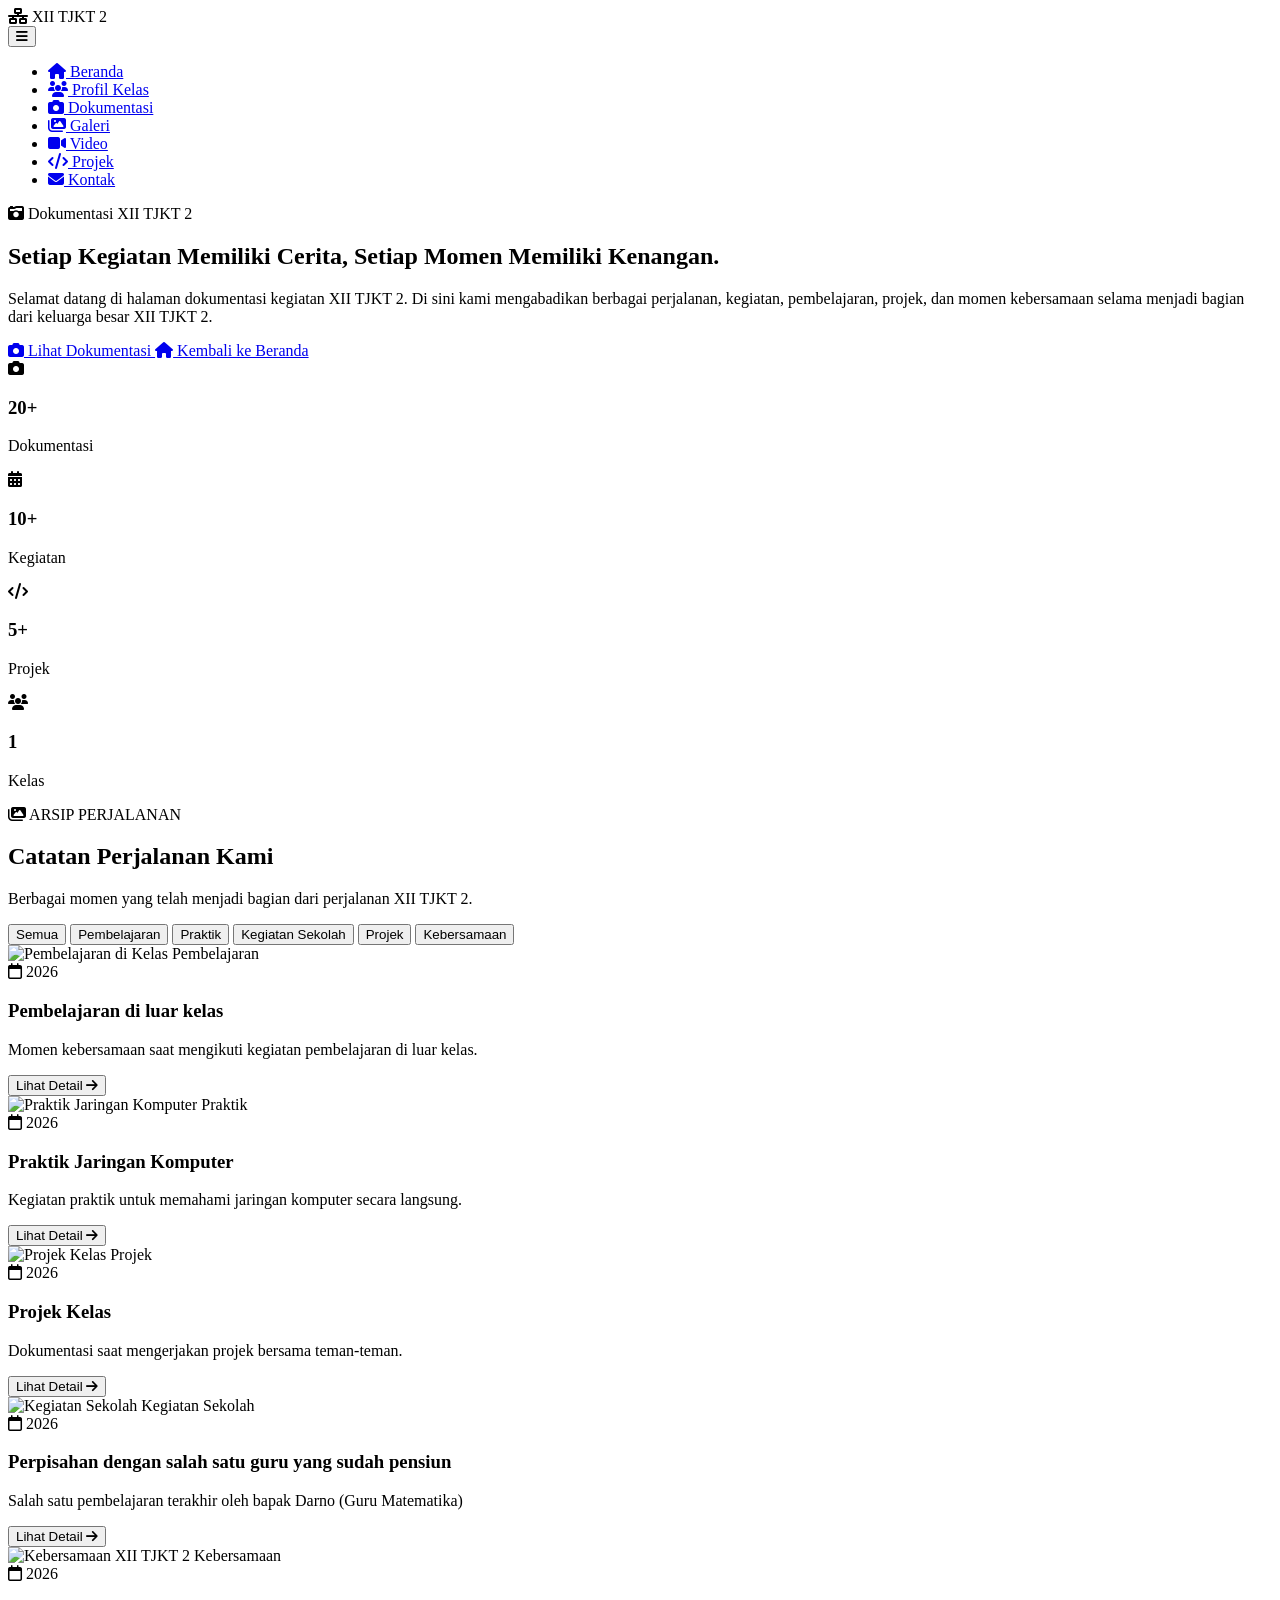
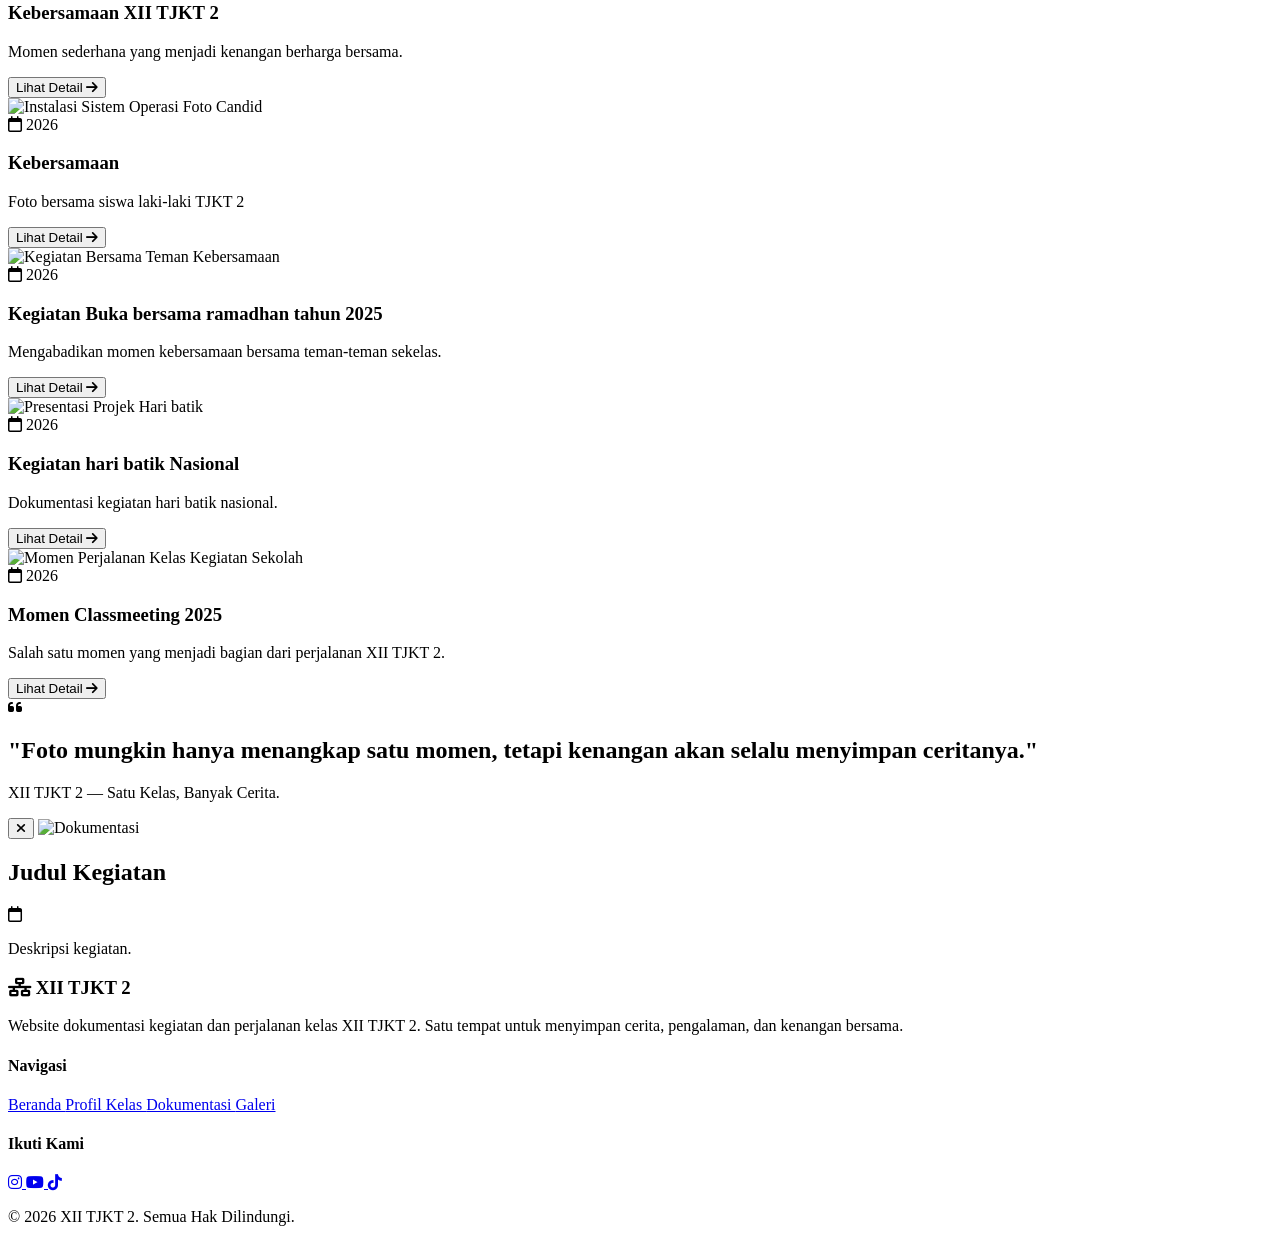
==== dokumentasi.html @ 49b68360 "Add files via upload" ====
<!DOCTYPE html>
<html lang="id">
<head>
    <meta charset="UTF-8">
    <meta name="viewport" content="width=device-width, initial-scale=1.0">

    <title>Dokumentasi Kegiatan XII TJKT 2</title>

    <!-- CSS UTAMA -->
    <link rel="stylesheet" href="../css/style.css">

    <!-- FONT AWESOME -->
    <link rel="stylesheet" 
          href="https://cdnjs.cloudflare.com/ajax/libs/font-awesome/6.5.2/css/all.min.css">
</head>

<body>

    <!-- =========================
         NAVBAR
    ========================== -->
    <header class="header">

        <nav class="navbar">

            <div class="logo">
                <i class="fa-solid fa-network-wired"></i>
                <span>XII TJKT 2</span>
            </div>

            <button class="menu-toggle" id="menuToggle">
                <i class="fa-solid fa-bars"></i>
            </button>

            <ul class="nav-menu" id="navMenu">

                <li>
                    <a href="index.html">
                        <i class="fa-solid fa-house"></i>
                        Beranda
                    </a>
                </li>

                <li>
                    <a href="profil.html">
                        <i class="fa-solid fa-users"></i>
                        Profil Kelas
                    </a>
                </li>

                <li>
                    <a href="dokumentasi.html" class="active">
                        <i class="fa-solid fa-camera"></i>
                        Dokumentasi
                    </a>
                </li>

                <li>
                    <a href="galeri.html">
                        <i class="fa-solid fa-images"></i>
                        Galeri
                    </a>
                </li>

                <li>
                    <a href="video.html">
                        <i class="fa-solid fa-video"></i>
                        Video
                    </a>
                </li>

                <li>
                    <a href="projek.html">
                        <i class="fa-solid fa-code"></i>
                        Projek
                    </a>
                </li>

                <li>
                    <a href="kontak.html">
                        <i class="fa-solid fa-envelope"></i>
                        Kontak
                    </a>
                </li>

            </ul>

        </nav>

    </header>


    <!-- =========================
         HERO
    ========================== -->
    <section class="documentation-hero">

        <div class="container">

            <div class="hero-content">

                <span class="hero-label">
                    <i class="fa-solid fa-camera-retro"></i>
                    Dokumentasi XII TJKT 2
                </span>

                <h1>
                    Setiap Kegiatan Memiliki Cerita,
                    <span>Setiap Momen Memiliki Kenangan.</span>
                </h1>

                <p>
                    Selamat datang di halaman dokumentasi kegiatan
                    XII TJKT 2. Di sini kami mengabadikan berbagai
                    perjalanan, kegiatan, pembelajaran, projek,
                    dan momen kebersamaan selama menjadi bagian
                    dari keluarga besar XII TJKT 2.
                </p>

                <div class="hero-buttons">

                    <a href="#dokumentasi" class="btn btn-primary">
                        <i class="fa-solid fa-camera"></i>
                        Lihat Dokumentasi
                    </a>

                    <a href="index.html" class="btn btn-secondary">
                        <i class="fa-solid fa-house"></i>
                        Kembali ke Beranda
                    </a>

                </div>

            </div>

        </div>

    </section>


    <!-- =========================
         STATISTIK
    ========================== -->
    <section class="documentation-stats">

        <div class="container">

            <div class="stats-grid">

                <div class="stat-card">
                    <i class="fa-solid fa-camera"></i>
                    <h3>20+</h3>
                    <p>Dokumentasi</p>
                </div>

                <div class="stat-card">
                    <i class="fa-solid fa-calendar-days"></i>
                    <h3>10+</h3>
                    <p>Kegiatan</p>
                </div>

                <div class="stat-card">
                    <i class="fa-solid fa-code"></i>
                    <h3>5+</h3>
                    <p>Projek</p>
                </div>

                <div class="stat-card">
                    <i class="fa-solid fa-users"></i>
                    <h3>1</h3>
                    <p>Kelas</p>
                </div>

            </div>

        </div>

    </section>


    <!-- =========================
         DOKUMENTASI
    ========================== -->
    <section class="documentation-section" id="dokumentasi">

        <div class="container">

            <div class="section-title">

                <span>
                    <i class="fa-solid fa-images"></i>
                    ARSIP PERJALANAN
                </span>

                <h2>
                    Catatan Perjalanan Kami
                </h2>

                <p>
                    Berbagai momen yang telah menjadi bagian
                    dari perjalanan XII TJKT 2.
                </p>

            </div>


            <!-- FILTER -->
            <div class="documentation-filter">

                <button class="filter-btn active" data-filter="all">
                    Semua
                </button>

                <button class="filter-btn" data-filter="pembelajaran">
                    Pembelajaran
                </button>

                <button class="filter-btn" data-filter="praktik">
                    Praktik
                </button>

                <button class="filter-btn" data-filter="sekolah">
                    Kegiatan Sekolah
                </button>

                <button class="filter-btn" data-filter="projek">
                    Projek
                </button>

                <button class="filter-btn" data-filter="kebersamaan">
                    Kebersamaan
                </button>

            </div>


            <!-- GRID DOKUMENTASI -->
            <div class="documentation-grid">


                <!-- KARTU 1 -->
                <article class="documentation-card"
                         data-category="pembelajaran">

                    <div class="documentation-image">

                        <img src="../css/images/foto-kelas.jpeg"
                             alt="Pembelajaran di Kelas">

                        <span class="documentation-category">
                            Pembelajaran
                        </span>

                    </div>

                    <div class="documentation-content">

                        <div class="documentation-date">
                            <i class="fa-regular fa-calendar"></i>
                            2026
                        </div>

                        <h3>
                            Pembelajaran di luar kelas
                        </h3>

                        <p>
                            Momen kebersamaan saat mengikuti
                            kegiatan pembelajaran di luar kelas.
                        </p>

                        <button class="detail-btn"
                                onclick="openModal(
                                '../css/images/foto-kelas.jpeg',
                                'Pembelajaran di Kelas',
                                'Pembelajaran',
                                '2026',
                                'Momen kebersamaan XII TJKT 2 saat mengikuti kegiatan pembelajaran di kelas.'
                                )">

                            Lihat Detail
                            <i class="fa-solid fa-arrow-right"></i>

                        </button>

                    </div>

                </article>


                <!-- KARTU 2 -->
                <article class="documentation-card"
                         data-category="praktik">

                    <div class="documentation-image">

                        <img src="../css/images/kegiatan1.jpeg"
                             alt="Praktik Jaringan Komputer">

                        <span class="documentation-category">
                            Praktik
                        </span>

                    </div>

                    <div class="documentation-content">

                        <div class="documentation-date">
                            <i class="fa-regular fa-calendar"></i>
                            2026
                        </div>

                        <h3>
                            Praktik Jaringan Komputer
                        </h3>

                        <p>
                            Kegiatan praktik untuk memahami
                            jaringan komputer secara langsung.
                        </p>

                        <button class="detail-btn"
                                onclick="openModal(
                                '../css/images/kegiatan1.jpeg',
                                'Praktik Jaringan Komputer',
                                'Praktik',
                                '2026',
                                'Kegiatan praktik jaringan komputer yang dilakukan bersama untuk meningkatkan keterampilan peserta didik.'
                                )">

                            Lihat Detail
                            <i class="fa-solid fa-arrow-right"></i>

                        </button>

                    </div>

                </article>


                <!-- KARTU 3 -->
                <article class="documentation-card"
                         data-category="projek">

                    <div class="documentation-image">

                        <img src="../css/images/kegiatan2.jpeg"
                             alt="Projek Kelas">

                        <span class="documentation-category">
                            Projek
                        </span>

                    </div>

                    <div class="documentation-content">

                        <div class="documentation-date">
                            <i class="fa-regular fa-calendar"></i>
                            2026
                        </div>

                        <h3>
                            Projek Kelas
                        </h3>

                        <p>
                            Dokumentasi saat mengerjakan
                            projek bersama teman-teman.
                        </p>

                        <button class="detail-btn"
                                onclick="openModal(
                                '../css/images/kegiatan2.jpeg',
                                'Projek Kelas',
                                'Projek',
                                '2026',
                                'Momen ketika XII TJKT 2 bekerja sama dalam mengembangkan dan menyelesaikan projek kelas.'
                                )">

                            Lihat Detail
                            <i class="fa-solid fa-arrow-right"></i>

                        </button>

                    </div>

                </article>


                <!-- KARTU 4 -->
                <article class="documentation-card"
                         data-category="sekolah">

                    <div class="documentation-image">

                        <img src="../css/images/kegiatan3.jpeg"
                             alt="Kegiatan Sekolah">

                        <span class="documentation-category">
                            Kegiatan Sekolah
                        </span>

                    </div>

                    <div class="documentation-content">

                        <div class="documentation-date">
                            <i class="fa-regular fa-calendar"></i>
                            2026
                        </div>

                        <h3>
                            Perpisahan dengan salah satu guru yang sudah pensiun
                        </h3>

                        <p>
                            Salah satu pembelajaran terakhir oleh bapak Darno (Guru Matematika)
                        </p>

                        <button class="detail-btn"
                                onclick="openModal(
                                '../css/images/kegiatan3.jpeg',
                                'Kegiatan Sekolah',
                                'Kegiatan Sekolah',
                                '2026',
                                'Dokumentasi kegiatan sekolah yang menjadi bagian dari perjalanan XII TJKT 2.'
                                )">

                            Lihat Detail
                            <i class="fa-solid fa-arrow-right"></i>

                        </button>

                    </div>

                </article>


                <!-- KARTU 5 -->
                <article class="documentation-card"
                         data-category="kebersamaan">

                    <div class="documentation-image">

                        <img src="../css/images/kegiatan4.jpeg"
                             alt="Kebersamaan XII TJKT 2">

                        <span class="documentation-category">
                            Kebersamaan
                        </span>

                    </div>

                    <div class="documentation-content">

                        <div class="documentation-date">
                            <i class="fa-regular fa-calendar"></i>
                            2026
                        </div>

                        <h3>
                            Kebersamaan XII TJKT 2
                        </h3>

                        <p>
                            Momen sederhana yang menjadi
                            kenangan berharga bersama.
                        </p>

                        <button class="detail-btn"
                                onclick="openModal(
                                '../css/images/kegiatan4.jpeg',
                                'Kebersamaan XII TJKT 2',
                                'Kebersamaan',
                                '2026',
                                'Momen kebersamaan yang mempererat hubungan dan menjadi kenangan berharga bagi XII TJKT 2.'
                                )">

                            Lihat Detail
                            <i class="fa-solid fa-arrow-right"></i>

                        </button>

                    </div>

                </article>


                <!-- KARTU 6 -->
                <article class="documentation-card"
                         data-category="praktik">

                    <div class="documentation-image">

                        <img src="../css/images/kegiatan5.jpeg"
                             alt="Instalasi Sistem Operasi">

                        <span class="documentation-category">
                            Foto Candid
                        </span>

                    </div>

                    <div class="documentation-content">

                        <div class="documentation-date">
                            <i class="fa-regular fa-calendar"></i>
                            2026
                        </div>

                        <h3>
                            Kebersamaan
                        </h3>

                        <p>
                            Foto bersama siswa laki-laki TJKT 2 
                        </p>

                        <button class="detail-btn"
                                onclick="openModal(
                                '../css/images/kegiatan5.jpeg',
                                'Instalasi Sistem Operasi',
                                'Praktik',
                                '2026',
                                'Kegiatan praktik instalasi sistem operasi sebagai bagian dari pembelajaran teknologi informasi.'
                                )">

                            Lihat Detail
                            <i class="fa-solid fa-arrow-right"></i>

                        </button>

                    </div>

                </article>


                <!-- KARTU 7 -->
                <article class="documentation-card"
                         data-category="kebersamaan">

                    <div class="documentation-image">

                        <img src="../css/images/kegiatan6.jpeg"
                             alt="Kegiatan Bersama Teman">

                        <span class="documentation-category">
                            Kebersamaan
                        </span>

                    </div>

                    <div class="documentation-content">

                        <div class="documentation-date">
                            <i class="fa-regular fa-calendar"></i>
                            2026
                        </div>

                        <h3>
                            Kegiatan Buka bersama ramadhan tahun 2025
                        </h3>

                        <p>
                            Mengabadikan momen kebersamaan
                            bersama teman-teman sekelas.
                        </p>

                        <button class="detail-btn"
                                onclick="openModal(
                                '../css/images/kegiatan6.jpeg',
                                'Kegiatan Bersama Teman',
                                'Kebersamaan',
                                '2026',
                                'Momen kebersamaan bersama teman-teman XII TJKT 2 yang menjadi bagian dari perjalanan kelas.'
                                )">

                            Lihat Detail
                            <i class="fa-solid fa-arrow-right"></i>

                        </button>

                    </div>

                </article>


                <!-- KARTU 8 -->
                <article class="documentation-card"
                         data-category="projek">

                    <div class="documentation-image">

                        <img src="../css/images/kegiatan7.jpeg"
                             alt="Presentasi Projek">

                        <span class="documentation-category">
                           Hari batik 
                        </span>

                    </div>

                    <div class="documentation-content">

                        <div class="documentation-date">
                            <i class="fa-regular fa-calendar"></i>
                            2026
                        </div>

                        <h3>
                            Kegiatan hari batik Nasional
                        </h3>

                        <p>
                            Dokumentasi kegiatan hari batik nasional.
                        </p>

                        <button class="detail-btn"
                                onclick="openModal(
                                '../css/images/kegiatan7.jpeg',
                                'Presentasi Projek',
                                'Projek',
                                '2026',
                                'Momen presentasi hasil projek sebagai bentuk kerja sama dan kreativitas peserta didik.'
                                )">

                            Lihat Detail
                            <i class="fa-solid fa-arrow-right"></i>

                        </button>

                    </div>

                </article>


                <!-- KARTU 9 -->
                <article class="documentation-card"
                         data-category="sekolah">

                    <div class="documentation-image">

                        <img src="../css/images/kegiatan8.jpeg"
                             alt="Momen Perjalanan Kelas">

                        <span class="documentation-category">
                            Kegiatan Sekolah
                        </span>

                    </div>

                    <div class="documentation-content">

                        <div class="documentation-date">
                            <i class="fa-regular fa-calendar"></i>
                            2026
                        </div>

                        <h3>
                            Momen Classmeeting 2025
                        </h3>

                        <p>
                            Salah satu momen yang menjadi
                            bagian dari perjalanan XII TJKT 2.
                        </p>

                        <button class="detail-btn"
                                onclick="openModal(
                                '../css/images/kegiatan8.jpeg',
                                'Momen Perjalanan Kelas',
                                'Kegiatan Sekolah',
                                '2026',
                                'Dokumentasi perjalanan XII TJKT 2 yang akan selalu menjadi bagian dari cerita dan kenangan bersama.'
                                )">

                            Lihat Detail
                            <i class="fa-solid fa-arrow-right"></i>

                        </button>

                    </div>

                </article>


            </div>

        </div>

    </section>


    <!-- =========================
         QUOTE
    ========================== -->
    <section class="documentation-quote">

        <div class="container">

            <div class="quote-content">

                <i class="fa-solid fa-quote-left"></i>

                <h2>
                    "Foto mungkin hanya menangkap satu momen,
                    tetapi kenangan akan selalu menyimpan ceritanya."
                </h2>

                <p>
                    XII TJKT 2 — Satu Kelas, Banyak Cerita.
                </p>

            </div>

        </div>

    </section>


    <!-- =========================
         MODAL
    ========================== -->
    <div class="documentation-modal" id="documentationModal">

        <div class="modal-content">

            <button class="modal-close" onclick="closeModal()">
                <i class="fa-solid fa-xmark"></i>
            </button>

            <img id="modalImage"
                 src=""
                 alt="Dokumentasi">

            <div class="modal-info">

                <span id="modalCategory"></span>

                <h2 id="modalTitle">
                    Judul Kegiatan
                </h2>

                <p class="modal-date">
                    <i class="fa-regular fa-calendar"></i>
                    <span id="modalDate"></span>
                </p>

                <p id="modalDescription">
                    Deskripsi kegiatan.
                </p>

            </div>

        </div>

    </div>


    <!-- =========================
         FOOTER
    ========================== -->
    <footer class="footer">

        <div class="container">

            <div class="footer-content">

                <div class="footer-about">

                    <h3>
                        <i class="fa-solid fa-network-wired"></i>
                        XII TJKT 2
                    </h3>

                    <p>
                        Website dokumentasi kegiatan dan perjalanan
                        kelas XII TJKT 2. Satu tempat untuk menyimpan
                        cerita, pengalaman, dan kenangan bersama.
                    </p>

                </div>


                <div class="footer-links">

                    <h4>
                        Navigasi
                    </h4>

                    <a href="index.html">
                        Beranda
                    </a>

                    <a href="profil.html">
                        Profil Kelas
                    </a>

                    <a href="dokumentasi.html">
                        Dokumentasi
                    </a>

                    <a href="galeri.html">
                        Galeri
                    </a>

                </div>


                <div class="footer-social">

                    <h4>
                        Ikuti Kami
                    </h4>

                    <div class="social-icons">

                        <a href="#" aria-label="Instagram">
                            <i class="fa-brands fa-instagram"></i>
                        </a>

                        <a href="#" aria-label="YouTube">
                            <i class="fa-brands fa-youtube"></i>
                        </a>

                        <a href="#" aria-label="TikTok">
                            <i class="fa-brands fa-tiktok"></i>
                        </a>

                    </div>

                </div>

            </div>


            <div class="footer-bottom">

                <p>
                    &copy; 2026 XII TJKT 2.
                    Semua Hak Dilindungi.
                </p>

            </div>

        </div>

    </footer>


    <!-- JAVASCRIPT UTAMA -->
    <script src="../js/script.js"></script>


    <!-- JAVASCRIPT KHUSUS DOKUMENTASI -->
    <script>

        /* =========================
           FILTER DOKUMENTASI
        ========================== */

        const filterButtons =
            document.querySelectorAll(".filter-btn");

        const documentationCards =
            document.querySelectorAll(".documentation-card");


        filterButtons.forEach(button => {

            button.addEventListener("click", () => {

                filterButtons.forEach(btn => {
                    btn.classList.remove("active");
                });

                button.classList.add("active");

                const filter =
                    button.getAttribute("data-filter");


                documentationCards.forEach(card => {

                    const category =
                        card.getAttribute("data-category");


                    if (
                        filter === "all" ||
                        category === filter
                    ) {

                        card.style.display = "block";

                        setTimeout(() => {
                            card.style.opacity = "1";
                            card.style.transform =
                                "translateY(0)";
                        }, 50);

                    } else {

                        card.style.opacity = "0";
                        card.style.transform =
                            "translateY(20px)";

                        setTimeout(() => {
                            card.style.display = "none";
                        }, 300);

                    }

                });

            });

        });


        /* =========================
           MODAL DETAIL
        ========================== */

        function openModal(
            image,
            title,
            category,
            date,
            description
        ) {

            const modal =
                document.getElementById(
                    "documentationModal"
                );

            document.getElementById(
                "modalImage"
            ).src = image;

            document.getElementById(
                "modalTitle"
            ).textContent = title;

            document.getElementById(
                "modalCategory"
            ).textContent = category;

            document.getElementById(
                "modalDate"
            ).textContent = date;

            document.getElementById(
                "modalDescription"
            ).textContent = description;


            modal.classList.add("show");

            document.body.style.overflow = "hidden";

        }


        function closeModal() {

            const modal =
                document.getElementById(
                    "documentationModal"
                );

            modal.classList.remove("show");

            document.body.style.overflow = "";

        }


        /* Tutup modal ketika klik di luar */

        document.getElementById(
            "documentationModal"
        ).addEventListener(
            "click",
            function(event) {

                if (
                    event.target === this
                ) {

                    closeModal();

                }

            }
        );


        /* Tutup modal dengan tombol Escape */

        document.addEventListener(
            "keydown",
            function(event) {

                if (
                    event.key === "Escape"
                ) {

                    closeModal();

                }

            }
        );


        /* =========================
           MENU MOBILE
        ========================== */

        const menuToggle =
            document.getElementById(
                "menuToggle"
            );

        const navMenu =
            document.getElementById(
                "navMenu"
            );


        if (menuToggle) {

            menuToggle.addEventListener(
                "click",
                function() {

                    navMenu.classList.toggle(
                        "active"
                    );

                }
            );

        }

    </script>

</body>
</html>
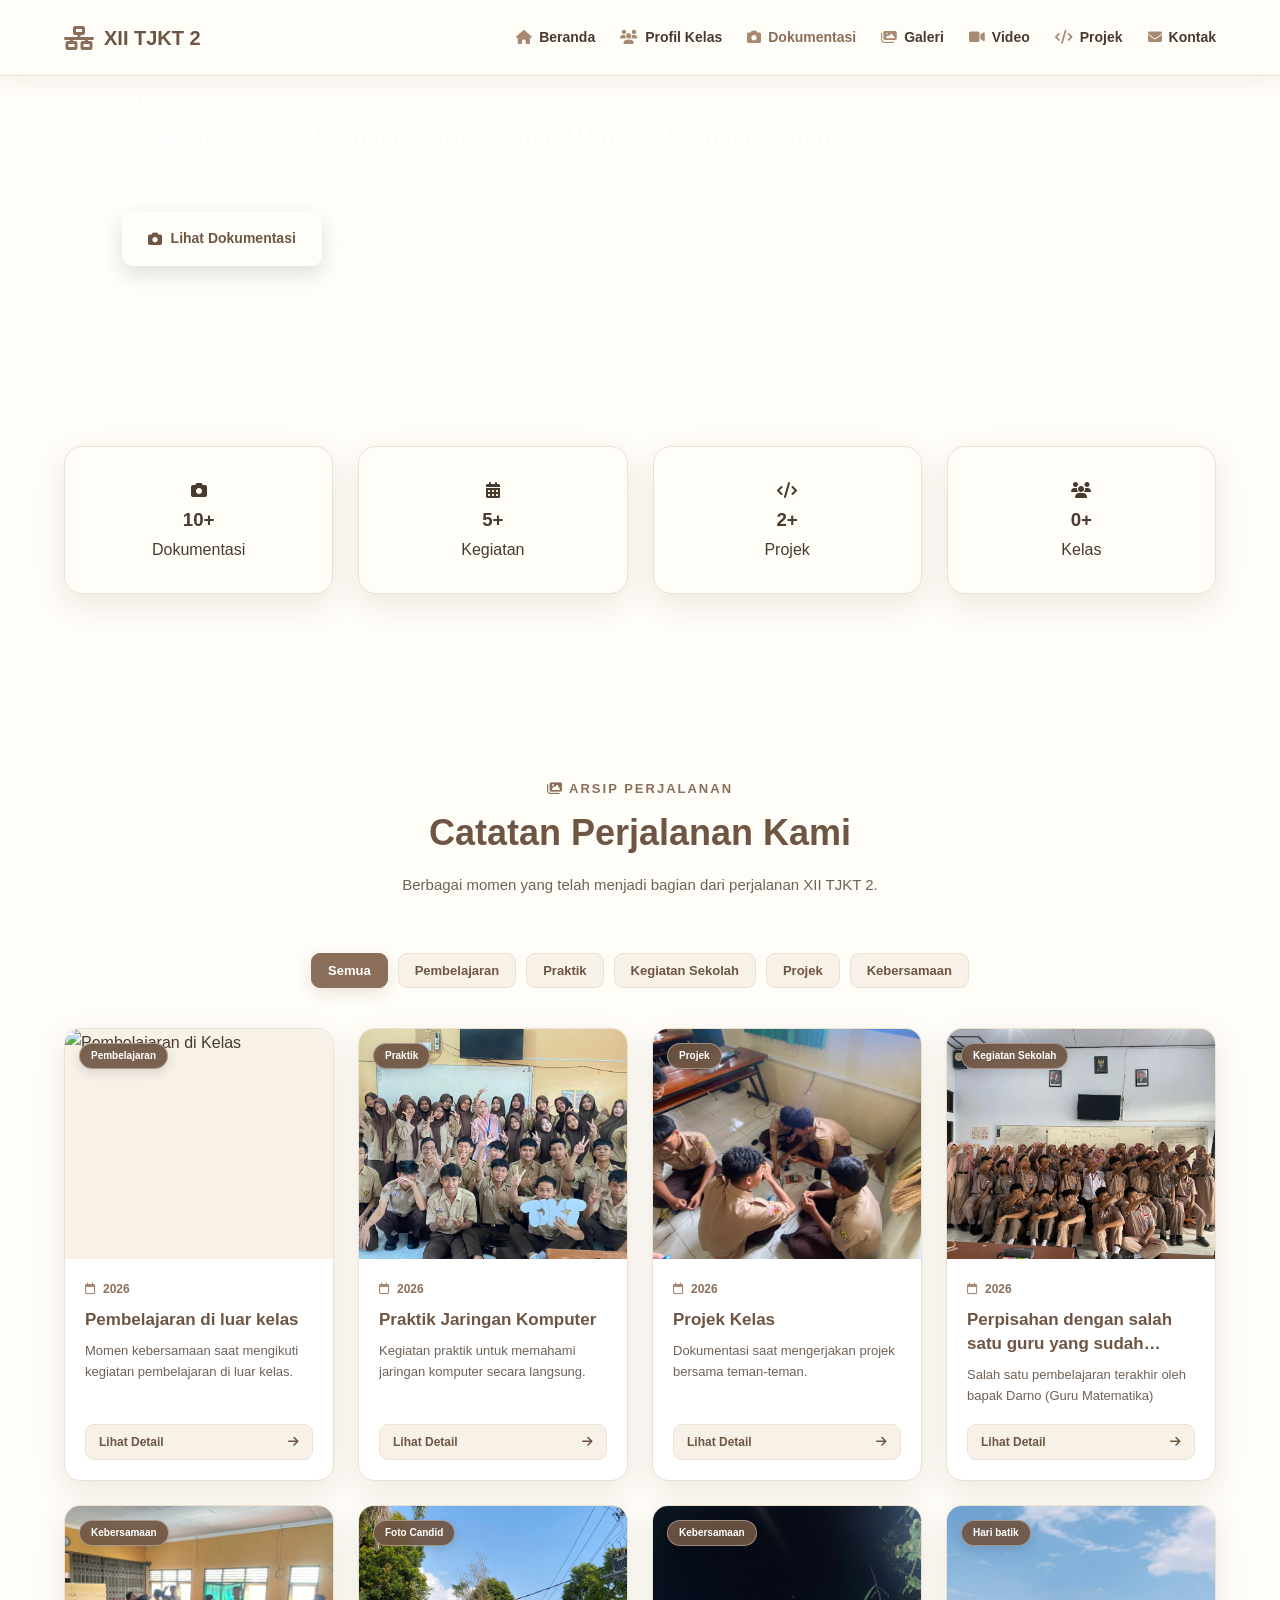
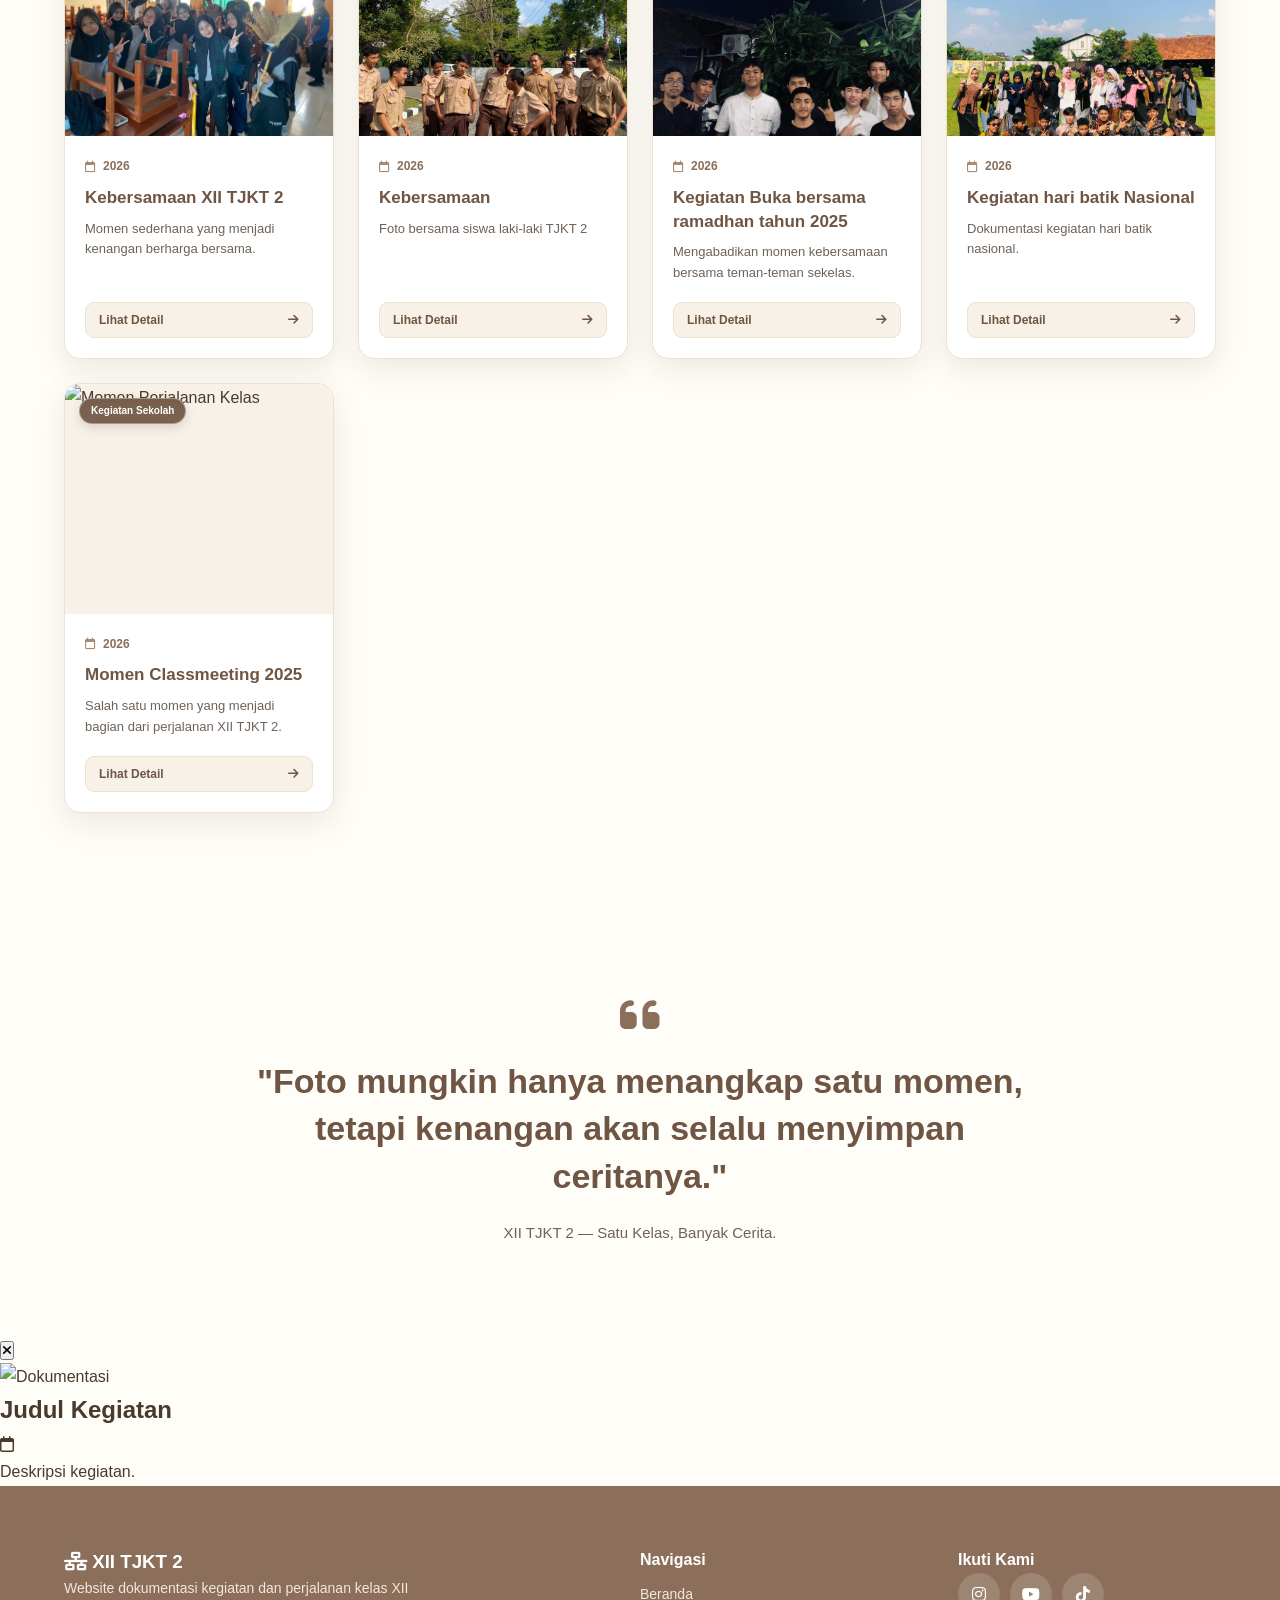
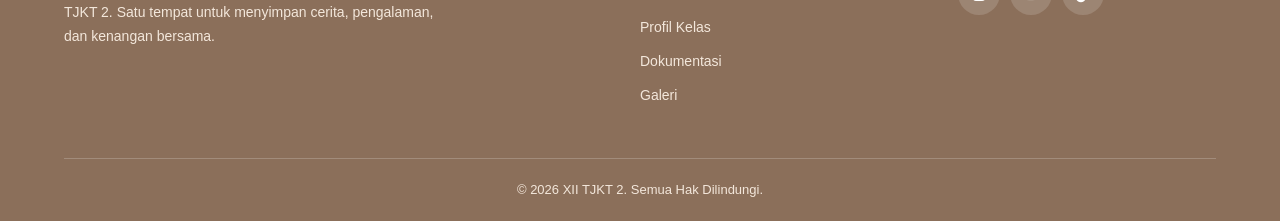
==== commit 4c1d672c: "Add files via upload" ====
--- a/dokumentasi.html
+++ b/dokumentasi.html
@@ -7,7 +7,7 @@
     <title>Dokumentasi Kegiatan XII TJKT 2</title>
 
     <!-- CSS UTAMA -->
-    <link rel="stylesheet" href="../css/style.css">
+    <link rel="stylesheet" href="style.css">
 
     <!-- FONT AWESOME -->
     <link rel="stylesheet" 
@@ -294,7 +294,7 @@
 
                     <div class="documentation-image">
 
-                        <img src="../css/images/kegiatan1.jpeg"
+                        <img src="kegiatan1.jpeg"
                              alt="Praktik Jaringan Komputer">
 
                         <span class="documentation-category">
@@ -344,7 +344,7 @@
 
                     <div class="documentation-image">
 
-                        <img src="../css/images/kegiatan2.jpeg"
+                        <img src="kegiatan2.jpeg"
                              alt="Projek Kelas">
 
                         <span class="documentation-category">
@@ -394,7 +394,7 @@
 
                     <div class="documentation-image">
 
-                        <img src="../css/images/kegiatan3.jpeg"
+                        <img src="kegiatan3.jpeg"
                              alt="Kegiatan Sekolah">
 
                         <span class="documentation-category">
@@ -443,7 +443,7 @@
 
                     <div class="documentation-image">
 
-                        <img src="../css/images/kegiatan4.jpeg"
+                        <img src="kegiatan4.jpeg"
                              alt="Kebersamaan XII TJKT 2">
 
                         <span class="documentation-category">
@@ -493,7 +493,7 @@
 
                     <div class="documentation-image">
 
-                        <img src="../css/images/kegiatan5.jpeg"
+                        <img src="kegiatan5.jpeg"
                              alt="Instalasi Sistem Operasi">
 
                         <span class="documentation-category">
@@ -542,7 +542,7 @@
 
                     <div class="documentation-image">
 
-                        <img src="../css/images/kegiatan6.jpeg"
+                        <img src="kegiatan6.jpeg"
                              alt="Kegiatan Bersama Teman">
 
                         <span class="documentation-category">
@@ -592,7 +592,7 @@
 
                     <div class="documentation-image">
 
-                        <img src="../css/images/kegiatan7.jpeg"
+                        <img src="kegiatan7.jpeg"
                              alt="Presentasi Projek">
 
                         <span class="documentation-category">
@@ -641,7 +641,7 @@
 
                     <div class="documentation-image">
 
-                        <img src="../css/images/kegiatan8.jpeg"
+                        <img src="kegiatan.jpeg"
                              alt="Momen Perjalanan Kelas">
 
                         <span class="documentation-category">
@@ -850,7 +850,7 @@
 
 
     <!-- JAVASCRIPT UTAMA -->
-    <script src="../js/script.js"></script>
+    <script src="script.js"></script>
 
 
     <!-- JAVASCRIPT KHUSUS DOKUMENTASI -->
--- a/style.css
+++ b/style.css
@@ -0,0 +1,1561 @@
+/* =====================================================
+   WEBSITE DOKUMENTASI KEGIATAN XII TJKT 2
+   TEMA: SOFT BROWN & TISSUE WHITE
+===================================================== */
+
+/* =====================================================
+   1. VARIABEL WARNA
+===================================================== */
+
+:root {
+    --brown-dark: #6f5543;
+    --brown: #8b6f5a;
+    --brown-light: #a88972;
+    --brown-soft: #c4aa93;
+
+    --tissue-white: #fffdf8;
+    --cream: #f7f1e8;
+    --cream-dark: #ede1d2;
+
+    --text-dark: #4a3a2e;
+    --text: #6f6258;
+    --white: #ffffff;
+
+    --shadow: 0 10px 30px rgba(111, 85, 67, 0.12);
+    --shadow-hover: 0 18px 40px rgba(111, 85, 67, 0.18);
+
+    --radius: 18px;
+}
+
+
+/* =====================================================
+   2. RESET
+===================================================== */
+
+* {
+    margin: 0;
+    padding: 0;
+    box-sizing: border-box;
+}
+
+html {
+    scroll-behavior: smooth;
+}
+
+body {
+    font-family: Arial, Helvetica, sans-serif;
+    background: var(--tissue-white);
+    color: var(--text-dark);
+    line-height: 1.7;
+}
+
+a {
+    color: inherit;
+    text-decoration: none;
+}
+
+img {
+    width: 100%;
+    display: block;
+}
+
+button {
+    font-family: inherit;
+}
+
+ul {
+    list-style: none;
+}
+
+
+/* =====================================================
+   3. CONTAINER
+===================================================== */
+
+.container {
+    width: 90%;
+    max-width: 1200px;
+    margin: 0 auto;
+}
+
+
+/* =====================================================
+   4. NAVBAR
+===================================================== */
+
+.header {
+    position: fixed;
+    top: 0;
+    left: 0;
+
+    width: 100%;
+
+    z-index: 1000;
+
+    background: rgba(255, 253, 248, 0.96);
+
+    border-bottom: 1px solid var(--cream-dark);
+
+    box-shadow: 0 5px 20px rgba(111, 85, 67, 0.08);
+
+    backdrop-filter: blur(10px);
+}
+
+.navbar {
+    width: 90%;
+    max-width: 1200px;
+
+    height: 75px;
+
+    margin: auto;
+
+    display: flex;
+
+    align-items: center;
+
+    justify-content: space-between;
+}
+
+
+/* LOGO */
+
+.logo {
+    display: flex;
+
+    align-items: center;
+
+    gap: 10px;
+
+    color: var(--brown-dark);
+
+    font-size: 20px;
+
+    font-weight: bold;
+}
+
+.logo i {
+    color: var(--brown);
+
+    font-size: 24px;
+}
+
+
+/* MENU */
+
+.nav-menu {
+    display: flex;
+
+    align-items: center;
+
+    gap: 25px;
+}
+
+.nav-menu li a {
+    display: flex;
+
+    align-items: center;
+
+    gap: 7px;
+
+    padding: 8px 0;
+
+    color: var(--text-dark);
+
+    font-size: 14px;
+
+    font-weight: 600;
+
+    transition: 0.3s;
+}
+
+.nav-menu li a:hover,
+.nav-menu li a.active {
+    color: var(--brown);
+}
+
+.nav-menu li a i {
+    color: var(--brown-light);
+}
+
+
+/* MENU MOBILE */
+
+.menu-toggle {
+    display: none;
+
+    border: none;
+
+    background: transparent;
+
+    color: var(--brown-dark);
+
+    font-size: 24px;
+
+    cursor: pointer;
+}
+
+
+/* =====================================================
+   5. HERO
+===================================================== */
+
+.hero {
+    min-height: 100vh;
+
+    display: flex;
+
+    align-items: center;
+
+    position: relative;
+
+    padding-top: 75px;
+
+    background:
+        linear-gradient(
+            rgba(111, 85, 67, 0.72),
+            rgba(139, 111, 90, 0.72)
+        ),
+        url("hero.jpeg");
+
+    background-size: cover;
+
+    background-position: center;
+}
+
+
+/* JIKA FOTO HERO TIDAK ADA */
+
+.hero::before {
+    content: "";
+
+    position: absolute;
+
+    inset: 0;
+
+    background:
+        linear-gradient(
+            135deg,
+            rgba(139, 111, 90, 0.95),
+            rgba(196, 170, 147, 0.85)
+        );
+
+    z-index: 0;
+}
+
+.hero-content {
+    position: relative;
+
+    z-index: 1;
+
+    width: 90%;
+
+    max-width: 1200px;
+
+    margin: auto;
+
+    color: var(--white);
+
+    animation: fadeUp 1s ease;
+}
+
+
+/* LABEL HERO */
+
+.hero-subtitle {
+    display: inline-flex;
+
+    align-items: center;
+
+    gap: 8px;
+
+    padding: 9px 18px;
+
+    margin-bottom: 25px;
+
+    border: 1px solid rgba(255, 255, 255, 0.5);
+
+    border-radius: 50px;
+
+    background: rgba(255, 255, 255, 0.15);
+
+    color: var(--white);
+
+    font-size: 14px;
+
+    backdrop-filter: blur(5px);
+}
+
+
+/* JUDUL HERO */
+
+.hero h1 {
+    max-width: 800px;
+
+    margin-bottom: 25px;
+
+    color: var(--white);
+
+    font-size: clamp(42px, 6vw, 72px);
+
+    line-height: 1.12;
+
+    letter-spacing: -1px;
+}
+
+.hero h1 span {
+    display: block;
+
+    color: #f8e9d7;
+}
+
+
+/* DESKRIPSI */
+
+.hero p {
+    max-width: 700px;
+
+    margin-bottom: 35px;
+
+    color: #fffaf4;
+
+    font-size: 16px;
+}
+
+
+/* =====================================================
+   6. BUTTON
+===================================================== */
+
+.hero-buttons {
+    display: flex;
+
+    flex-wrap: wrap;
+
+    gap: 15px;
+}
+
+.btn {
+    display: inline-flex;
+
+    align-items: center;
+
+    justify-content: center;
+
+    gap: 9px;
+
+    padding: 14px 26px;
+
+    border-radius: 10px;
+
+    font-size: 14px;
+
+    font-weight: bold;
+
+    transition: 0.3s;
+}
+
+.btn-primary {
+    background: var(--tissue-white);
+
+    color: var(--brown-dark);
+
+    box-shadow: 0 8px 20px rgba(0, 0, 0, 0.12);
+}
+
+.btn-primary:hover {
+    transform: translateY(-4px);
+
+    background: var(--cream);
+
+    box-shadow: 0 12px 25px rgba(0, 0, 0, 0.18);
+}
+
+.btn-secondary {
+    border: 1px solid rgba(255, 255, 255, 0.7);
+
+    background: rgba(255, 255, 255, 0.08);
+
+    color: var(--white);
+}
+
+.btn-secondary:hover {
+    transform: translateY(-4px);
+
+    background: var(--white);
+
+    color: var(--brown-dark);
+}
+
+
+/* =====================================================
+   7. SECTION
+===================================================== */
+
+section {
+    padding: 90px 0;
+}
+
+.section-title {
+    max-width: 700px;
+
+    margin: 0 auto 55px;
+
+    text-align: center;
+}
+
+.section-title span {
+    display: inline-block;
+
+    margin-bottom: 10px;
+
+    color: var(--brown);
+
+    font-size: 13px;
+
+    font-weight: bold;
+
+    letter-spacing: 2px;
+
+    text-transform: uppercase;
+}
+
+.section-title h2 {
+    margin-bottom: 15px;
+
+    color: var(--brown-dark);
+
+    font-size: 36px;
+
+    line-height: 1.3;
+}
+
+.section-title p {
+    color: var(--text);
+
+    font-size: 15px;
+}
+
+
+/* =====================================================
+   8. TENTANG WEBSITE
+===================================================== */
+
+.about {
+    background: var(--tissue-white);
+}
+
+.about-content {
+    display: grid;
+
+    grid-template-columns: 1fr 1fr;
+
+    gap: 60px;
+
+    align-items: center;
+}
+
+
+/* FOTO */
+
+.about-image {
+    overflow: hidden;
+
+    border: 10px solid var(--cream);
+
+    border-radius: var(--radius);
+
+    box-shadow: var(--shadow);
+}
+
+.about-image img {
+    height: 420px;
+
+    object-fit: cover;
+
+    transition: 0.5s;
+}
+
+.about-image:hover img {
+    transform: scale(1.05);
+}
+
+
+/* TEKS */
+
+.about-text h3 {
+    margin-bottom: 20px;
+
+    color: var(--brown-dark);
+
+    font-size: 30px;
+
+    line-height: 1.3;
+}
+
+.about-text p {
+    margin-bottom: 15px;
+
+    color: var(--text);
+
+    font-size: 15px;
+}
+
+.about-text .btn {
+    margin-top: 15px;
+
+    background: var(--brown);
+
+    color: var(--white);
+}
+
+.about-text .btn:hover {
+    background: var(--brown-dark);
+}
+
+
+/* =====================================================
+   9. STATISTIK
+===================================================== */
+
+.statistics {
+    background: var(--cream);
+
+    border-top: 1px solid var(--cream-dark);
+
+    border-bottom: 1px solid var(--cream-dark);
+}
+
+.stats-grid {
+    display: grid;
+
+    grid-template-columns: repeat(4, 1fr);
+
+    gap: 25px;
+}
+
+.stat-card {
+    padding: 30px 20px;
+
+    text-align: center;
+
+    border: 1px solid var(--cream-dark);
+
+    border-radius: var(--radius);
+
+    background: var(--tissue-white);
+
+    box-shadow: var(--shadow);
+
+    transition: 0.3s;
+}
+
+.stat-card:hover {
+    transform: translateY(-8px);
+
+    box-shadow: var(--shadow-hover);
+}
+
+.stat-icon {
+    width: 60px;
+
+    height: 60px;
+
+    display: flex;
+
+    align-items: center;
+
+    justify-content: center;
+
+    margin: 0 auto 15px;
+
+    border-radius: 50%;
+
+    background: var(--brown);
+
+    color: var(--white);
+
+    font-size: 22px;
+}
+
+.stat-info h3 {
+    color: var(--brown-dark);
+
+    font-size: 28px;
+
+    line-height: 1.2;
+}
+
+.stat-info p {
+    margin-top: 5px;
+
+    color: var(--text);
+
+    font-size: 13px;
+}
+
+
+/* =====================================================
+   10. KEGIATAN TERBARU
+===================================================== */
+
+.latest {
+    background: var(--tissue-white);
+}
+
+.activity-grid {
+    display: grid;
+
+    grid-template-columns: repeat(3, 1fr);
+
+    gap: 30px;
+}
+
+
+/* CARD */
+
+.activity-card {
+    overflow: hidden;
+
+    border: 1px solid var(--cream-dark);
+
+    border-radius: var(--radius);
+
+    background: var(--white);
+
+    box-shadow: var(--shadow);
+
+    transition: 0.3s;
+}
+
+.activity-card:hover {
+    transform: translateY(-10px);
+
+    box-shadow: var(--shadow-hover);
+}
+
+
+/* FOTO CARD */
+
+.activity-image {
+    height: 230px;
+
+    position: relative;
+
+    overflow: hidden;
+}
+
+.activity-image img {
+    width: 100%;
+
+    height: 100%;
+
+    object-fit: cover;
+
+    transition: 0.5s;
+}
+
+.activity-card:hover .activity-image img {
+    transform: scale(1.08);
+}
+
+
+/* LABEL */
+
+.activity-category {
+    position: absolute;
+
+    top: 15px;
+
+    left: 15px;
+
+    padding: 6px 14px;
+
+    border-radius: 30px;
+
+    background: var(--brown);
+
+    color: var(--white);
+
+    font-size: 11px;
+
+    font-weight: bold;
+}
+
+
+/* ISI CARD */
+
+.activity-content {
+    padding: 25px;
+}
+
+.activity-date {
+    display: flex;
+
+    align-items: center;
+
+    gap: 7px;
+
+    margin-bottom: 10px;
+
+    color: var(--brown);
+
+    font-size: 12px;
+}
+
+.activity-content h3 {
+    margin-bottom: 10px;
+
+    color: var(--brown-dark);
+
+    font-size: 19px;
+
+    line-height: 1.4;
+}
+
+.activity-content p {
+    margin-bottom: 18px;
+
+    color: var(--text);
+
+    font-size: 14px;
+}
+
+.activity-content a {
+    display: inline-flex;
+
+    align-items: center;
+
+    gap: 8px;
+
+    color: var(--brown);
+
+    font-size: 13px;
+
+    font-weight: bold;
+
+    transition: 0.3s;
+}
+
+.activity-content a:hover {
+    gap: 13px;
+
+    color: var(--brown-dark);
+}
+
+
+/* =====================================================
+   11. TOMBOL LIHAT SEMUA
+===================================================== */
+
+.view-all {
+    margin-top: 45px;
+
+    text-align: center;
+}
+
+.view-all .btn {
+    background: var(--brown);
+
+    color: var(--white);
+}
+
+.view-all .btn:hover {
+    background: var(--brown-dark);
+}
+
+
+/* =====================================================
+   12. QUOTE / KATA-KATA
+===================================================== */
+
+.quote {
+    padding: 100px 0;
+
+    background: var(--cream);
+}
+
+.quote-content {
+    max-width: 800px;
+
+    margin: auto;
+
+    text-align: center;
+}
+
+.quote-content > i {
+    margin-bottom: 20px;
+
+    color: var(--brown);
+
+    font-size: 45px;
+}
+
+.quote-content h2 {
+    margin-bottom: 20px;
+
+    color: var(--brown-dark);
+
+    font-size: 34px;
+
+    line-height: 1.4;
+}
+
+.quote-content p {
+    color: var(--text);
+
+    font-size: 15px;
+}
+/* =====================================================
+   DOKUMENTASI - GALLERY CARD
+   KHUSUS HALAMAN DOKUMENTASI
+   TIDAK MENGUBAH WARNA DASAR WEBSITE
+===================================================== */
+
+/* SECTION DOKUMENTASI */
+.documentation-section {
+    background: var(--tissue-white);
+    overflow: hidden;
+}
+
+/* CONTAINER DOKUMENTASI */
+.documentation-section .container {
+    width: 90%;
+    max-width: 1200px;
+    margin: 0 auto;
+}
+
+/* =====================================================
+   FILTER DOKUMENTASI
+===================================================== */
+
+.documentation-filter {
+    display: flex;
+    justify-content: center;
+    align-items: center;
+    flex-wrap: wrap;
+    gap: 10px;
+
+    margin-bottom: 40px;
+}
+
+.documentation-filter .filter-btn {
+    padding: 9px 16px;
+
+    border: 1px solid var(--cream-dark);
+    border-radius: 9px;
+
+    background: var(--cream);
+    color: var(--brown-dark);
+
+    font-size: 13px;
+    font-weight: 600;
+
+    cursor: pointer;
+
+    transition:
+        background 0.3s ease,
+        color 0.3s ease,
+        border-color 0.3s ease,
+        transform 0.3s ease,
+        box-shadow 0.3s ease;
+}
+
+/* HOVER FILTER */
+.documentation-filter .filter-btn:hover {
+    background: var(--cream-dark);
+    border-color: var(--brown-soft);
+
+    color: var(--brown-dark);
+
+    transform: translateY(-2px);
+}
+
+/* FILTER AKTIF */
+.documentation-filter .filter-btn.active {
+    background: var(--brown);
+    border-color: var(--brown);
+
+    color: var(--white);
+
+    box-shadow: 0 5px 15px rgba(111, 85, 67, 0.15);
+}
+
+/* =====================================================
+   GRID DOKUMENTASI
+===================================================== */
+
+.documentation-section .documentation-grid {
+    display: grid;
+
+    grid-template-columns: repeat(4, minmax(0, 1fr));
+
+    gap: 24px;
+
+    align-items: stretch;
+}
+
+/* =====================================================
+   CARD DOKUMENTASI
+===================================================== */
+
+.documentation-section .documentation-card {
+    display: flex;
+    flex-direction: column;
+
+    min-width: 0;
+    height: 100%;
+
+    overflow: hidden;
+
+    background: var(--white);
+
+    border: 1px solid var(--cream-dark);
+    border-radius: 16px;
+
+    box-shadow: var(--shadow);
+
+    transition:
+        transform 0.3s ease,
+        box-shadow 0.3s ease,
+        border-color 0.3s ease;
+}
+
+/* HOVER CARD */
+.documentation-section .documentation-card:hover {
+    transform: translateY(-5px);
+
+    border-color: var(--brown-soft);
+
+    box-shadow: var(--shadow-hover);
+}
+
+/* =====================================================
+   AREA FOTO
+===================================================== */
+
+.documentation-section .documentation-image {
+    position: relative;
+
+    width: 100%;
+    height: 230px;
+
+    flex-shrink: 0;
+
+    overflow: hidden;
+
+    background: var(--cream);
+}
+
+/* FOTO */
+.documentation-section .documentation-image img {
+    width: 100%;
+    height: 100%;
+
+    display: block;
+
+    object-fit: cover;
+    object-position: center;
+
+    transition: transform 0.5s ease;
+}
+
+/* ZOOM FOTO SAAT HOVER */
+.documentation-section .documentation-card:hover
+.documentation-image img {
+    transform: scale(1.06);
+}
+
+/* =====================================================
+   BADGE KATEGORI
+===================================================== */
+
+.documentation-section .documentation-category {
+    position: absolute;
+
+    top: 14px;
+    left: 14px;
+
+    z-index: 2;
+
+    padding: 6px 11px;
+
+    border: 1px solid rgba(255, 255, 255, 0.35);
+    border-radius: 20px;
+
+    background: rgba(111, 85, 67, 0.92);
+
+    color: var(--white);
+
+    font-size: 10px;
+    font-weight: 700;
+
+    line-height: 1.2;
+
+    backdrop-filter: blur(5px);
+
+    box-shadow: 0 4px 12px rgba(0, 0, 0, 0.12);
+}
+
+/* =====================================================
+   ISI CARD
+===================================================== */
+
+.documentation-section .documentation-content {
+    display: flex;
+    flex-direction: column;
+    flex: 1;
+
+    padding: 20px;
+}
+
+/* =====================================================
+   TANGGAL
+===================================================== */
+
+.documentation-section .documentation-date {
+    display: flex;
+    align-items: center;
+    gap: 7px;
+
+    margin-bottom: 9px;
+
+    color: var(--brown);
+
+    font-size: 12px;
+    font-weight: 600;
+}
+
+.documentation-section .documentation-date i {
+    color: var(--brown-light);
+}
+
+/* =====================================================
+   JUDUL
+===================================================== */
+
+.documentation-section .documentation-content h3 {
+    display: -webkit-box;
+
+    margin-bottom: 9px;
+
+    overflow: hidden;
+
+    color: var(--brown-dark);
+
+    font-size: 17px;
+    font-weight: 700;
+
+    line-height: 1.4;
+
+    -webkit-box-orient: vertical;
+    -webkit-line-clamp: 2;
+    line-clamp: 2;
+}
+
+/* =====================================================
+   DESKRIPSI
+===================================================== */
+
+.documentation-section .documentation-content p {
+    display: -webkit-box;
+
+    margin-bottom: 18px;
+
+    overflow: hidden;
+
+    color: var(--text);
+
+    font-size: 13px;
+
+    line-height: 1.6;
+
+    -webkit-box-orient: vertical;
+    -webkit-line-clamp: 3;
+    line-clamp: 3;
+}
+
+/* =====================================================
+   TOMBOL DETAIL
+===================================================== */
+
+.documentation-section .detail-btn {
+    display: inline-flex;
+    align-items: center;
+    justify-content: space-between;
+    gap: 8px;
+
+    width: 100%;
+
+    margin-top: auto;
+    padding: 10px 13px;
+
+    border: 1px solid var(--cream-dark);
+    border-radius: 9px;
+
+    background: var(--cream);
+
+    color: var(--brown-dark);
+
+    font-size: 12px;
+    font-weight: 700;
+
+    cursor: pointer;
+
+    transition:
+        background 0.3s ease,
+        color 0.3s ease,
+        border-color 0.3s ease,
+        transform 0.3s ease;
+}
+
+/* HOVER DETAIL */
+.documentation-section .detail-btn:hover {
+    background: var(--brown);
+    border-color: var(--brown);
+
+    color: var(--white);
+
+    transform: translateX(2px);
+}
+
+/* ICON PANAH */
+.documentation-section .detail-btn i {
+    transition: transform 0.3s ease;
+}
+
+.documentation-section .detail-btn:hover i {
+    transform: translateX(4px);
+}
+
+/* =====================================================
+   TABLET
+===================================================== */
+
+@media (max-width: 992px) {
+
+    .documentation-section .documentation-grid {
+        grid-template-columns: repeat(2, minmax(0, 1fr));
+
+        gap: 22px;
+    }
+
+    .documentation-section .documentation-image {
+        height: 230px;
+    }
+}
+
+/* =====================================================
+   MOBILE
+===================================================== */
+
+@media (max-width: 768px) {
+
+    .documentation-section .documentation-grid {
+        grid-template-columns: 1fr;
+
+        gap: 20px;
+    }
+
+    .documentation-section .documentation-image {
+        height: 240px;
+    }
+
+    .documentation-section .documentation-content {
+        padding: 18px;
+    }
+
+    .documentation-filter {
+        justify-content: flex-start;
+
+        gap: 8px;
+
+        margin-bottom: 30px;
+    }
+
+    .documentation-filter .filter-btn {
+        padding: 8px 13px;
+
+        font-size: 12px;
+    }
+}
+
+/* =====================================================
+   MOBILE KECIL
+===================================================== */
+
+@media (max-width: 480px) {
+
+    .documentation-section .container {
+        width: 92%;
+    }
+
+    .documentation-section .documentation-image {
+        height: 220px;
+    }
+
+    .documentation-section .documentation-content {
+        padding: 17px;
+    }
+
+    .documentation-section .documentation-content h3 {
+        font-size: 16px;
+    }
+
+    .documentation-section .documentation-content p {
+        font-size: 13px;
+    }
+
+    .documentation-filter {
+        justify-content: center;
+    }
+
+    .documentation-filter .filter-btn {
+        padding: 8px 11px;
+
+        font-size: 11px;
+    }
+}
+
+
+/* =====================================================
+   13. FOOTER
+===================================================== */
+
+.footer {
+    padding: 60px 0 0;
+
+    background: var(--brown);
+
+    color: var(--white);
+}
+
+.footer-content {
+    display: grid;
+
+    grid-template-columns: 2fr 1fr 1fr;
+
+    gap: 60px;
+
+    padding-bottom: 50px;
+}
+
+
+/* ABOUT FOOTER */
+
+.footer-about .logo {
+    margin-bottom: 20px;
+
+    color: var(--white);
+}
+
+.footer-about .logo i {
+    color: var(--cream-dark);
+}
+
+.footer-about p {
+    max-width: 380px;
+
+    color: #f3e7db;
+
+    font-size: 14px;
+}
+
+
+/* FOOTER LINK */
+
+.footer-links h3,
+.footer-social h3 {
+    margin-bottom: 20px;
+
+    color: var(--white);
+
+    font-size: 16px;
+}
+
+.footer-links {
+    display: flex;
+
+    flex-direction: column;
+
+    gap: 10px;
+}
+
+.footer-links a {
+    color: #f3e7db;
+
+    font-size: 14px;
+
+    transition: 0.3s;
+}
+
+.footer-links a:hover {
+    padding-left: 5px;
+
+    color: var(--white);
+}
+
+
+/* =====================================================
+   14. SOCIAL MEDIA
+===================================================== */
+
+.social-icons {
+    display: flex;
+
+    gap: 10px;
+}
+
+.social-icons a {
+    width: 42px;
+
+    height: 42px;
+
+    display: flex;
+
+    align-items: center;
+
+    justify-content: center;
+
+    border-radius: 50%;
+
+    background: rgba(255, 255, 255, 0.15);
+
+    color: var(--white);
+
+    transition: 0.3s;
+}
+
+.social-icons a:hover {
+    transform: translateY(-4px);
+
+    background: var(--white);
+
+    color: var(--brown);
+}
+
+
+/* =====================================================
+   15. FOOTER BOTTOM
+===================================================== */
+
+.footer-bottom {
+    padding: 20px 0;
+
+    border-top: 1px solid rgba(255, 255, 255, 0.2);
+
+    text-align: center;
+}
+
+.footer-bottom p {
+    color: #f3e7db;
+
+    font-size: 13px;
+}
+
+
+/* =====================================================
+   16. ANIMASI
+===================================================== */
+
+@keyframes fadeUp {
+
+    from {
+        opacity: 0;
+
+        transform: translateY(30px);
+    }
+
+    to {
+        opacity: 1;
+
+        transform: translateY(0);
+    }
+}
+
+
+/* =====================================================
+   17. TABLET
+===================================================== */
+
+@media (max-width: 992px) {
+
+    .nav-menu {
+        gap: 15px;
+    }
+
+    .nav-menu li a {
+        font-size: 12px;
+    }
+
+    .about-content {
+        gap: 35px;
+    }
+
+    .stats-grid {
+        grid-template-columns: repeat(2, 1fr);
+    }
+
+    .activity-grid {
+        grid-template-columns: repeat(2, 1fr);
+    }
+
+    .footer-content {
+        grid-template-columns: 1fr 1fr;
+    }
+}
+
+
+/* =====================================================
+   18. MOBILE
+===================================================== */
+
+@media (max-width: 768px) {
+
+    .navbar {
+        height: 65px;
+    }
+
+    .menu-toggle {
+        display: block;
+    }
+
+    .nav-menu {
+        position: absolute;
+
+        top: 65px;
+
+        left: 0;
+
+        width: 100%;
+
+        display: none;
+
+        flex-direction: column;
+
+        align-items: flex-start;
+
+        gap: 0;
+
+        padding: 15px 5%;
+
+        background: var(--tissue-white);
+
+        border-top: 1px solid var(--cream-dark);
+
+        box-shadow: 0 10px 25px rgba(111, 85, 67, 0.12);
+    }
+
+    .nav-menu.active {
+        display: flex;
+    }
+
+    .nav-menu li {
+        width: 100%;
+    }
+
+    .nav-menu li a {
+        width: 100%;
+
+        padding: 12px 0;
+
+        color: var(--brown-dark);
+
+        font-size: 14px;
+    }
+
+    .hero {
+        min-height: 90vh;
+    }
+
+    .hero h1 {
+        font-size: 43px;
+    }
+
+    .hero p {
+        font-size: 14px;
+    }
+
+    section {
+        padding: 70px 0;
+    }
+
+    .section-title h2 {
+        font-size: 29px;
+    }
+
+    .about-content {
+        grid-template-columns: 1fr;
+    }
+
+    .about-image img {
+        height: 300px;
+    }
+
+    .about-text h3 {
+        font-size: 26px;
+    }
+
+    .stats-grid {
+        grid-template-columns: 1fr 1fr;
+    }
+
+    .activity-grid {
+        grid-template-columns: 1fr;
+    }
+
+    .footer-content {
+        grid-template-columns: 1fr;
+
+        gap: 35px;
+    }
+
+    .quote-content h2 {
+        font-size: 27px;
+    }
+}
+
+
+/* =====================================================
+   19. MOBILE KECIL
+===================================================== */
+
+@media (max-width: 480px) {
+
+    .container {
+        width: 92%;
+    }
+
+    .logo {
+        font-size: 17px;
+    }
+
+    .logo i {
+        font-size: 20px;
+    }
+
+    .hero h1 {
+        font-size: 36px;
+    }
+
+    .hero-buttons {
+        flex-direction: column;
+
+        align-items: stretch;
+    }
+
+    .btn {
+        width: 100%;
+    }
+
+    .stats-grid {
+        grid-template-columns: 1fr;
+    }
+
+    .quote {
+        padding: 70px 0;
+    }
+
+    .quote-content h2 {
+        font-size: 24px;
+    }
+}
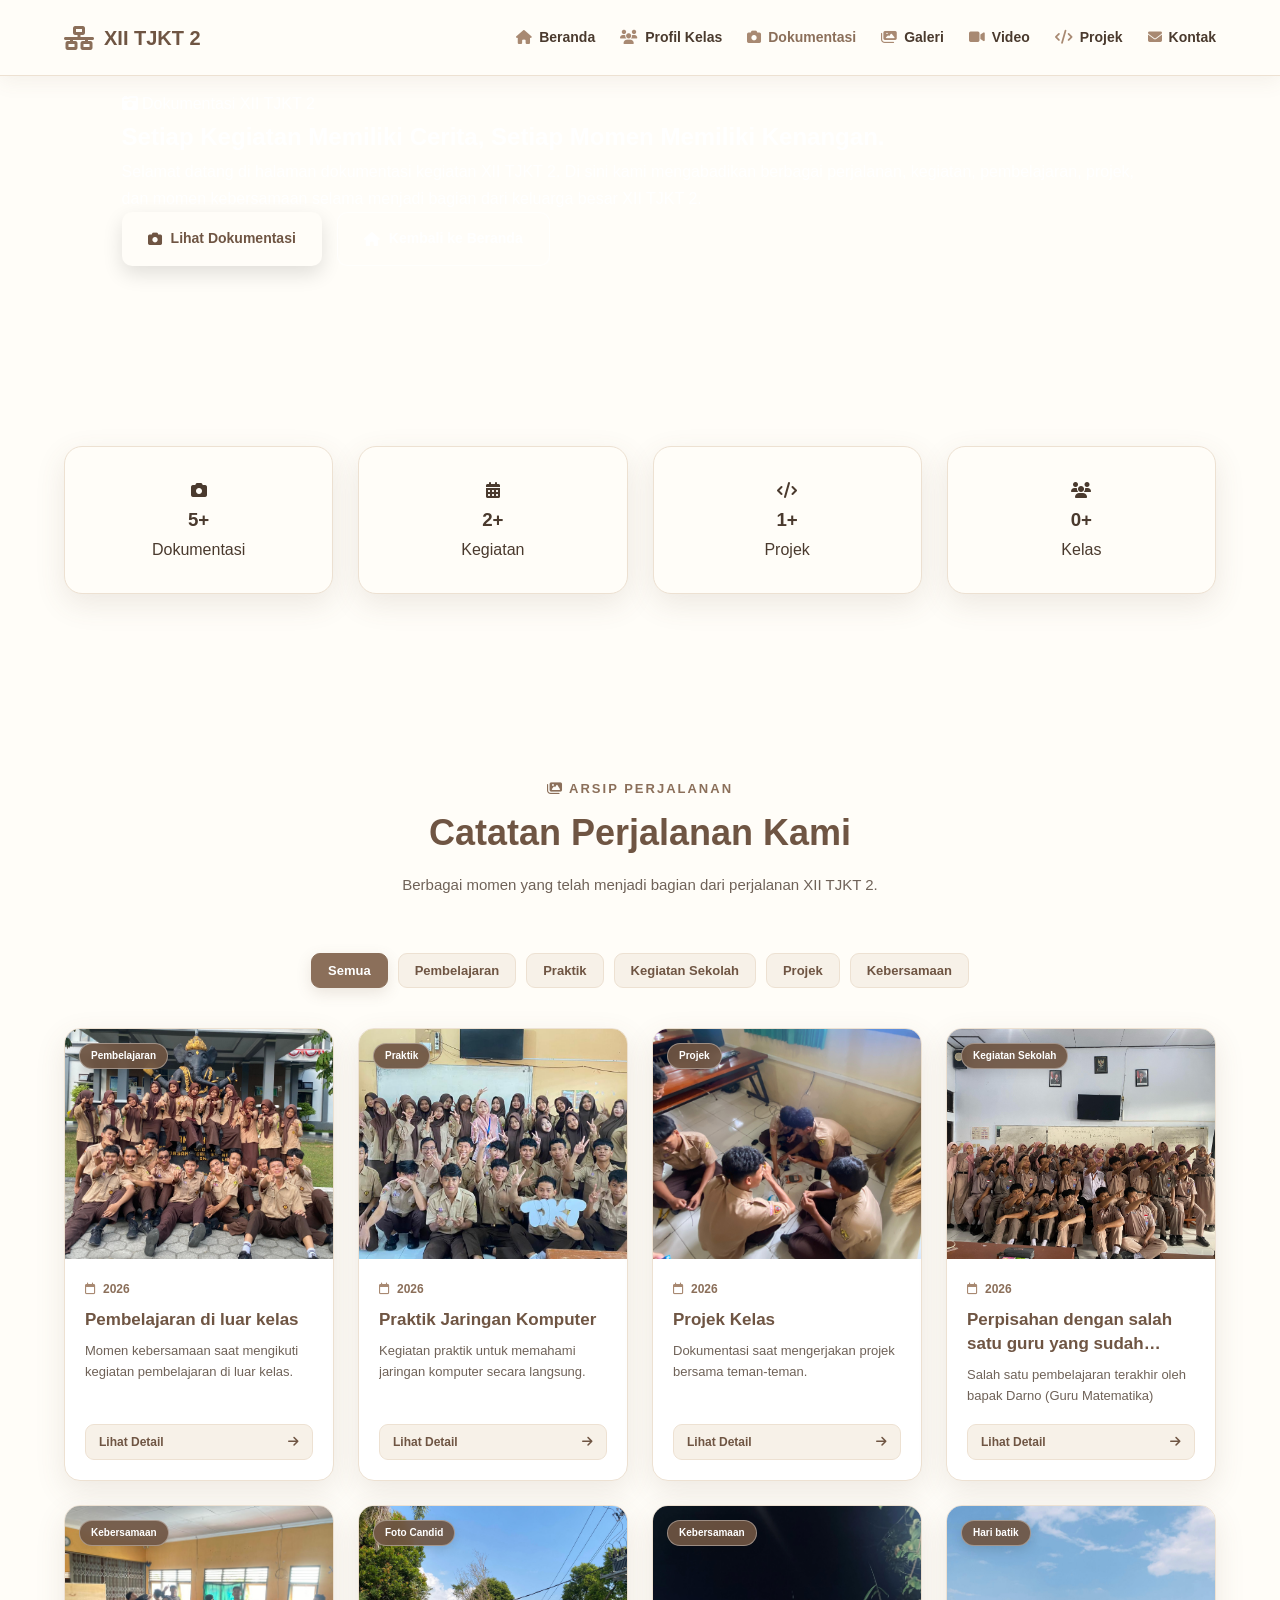
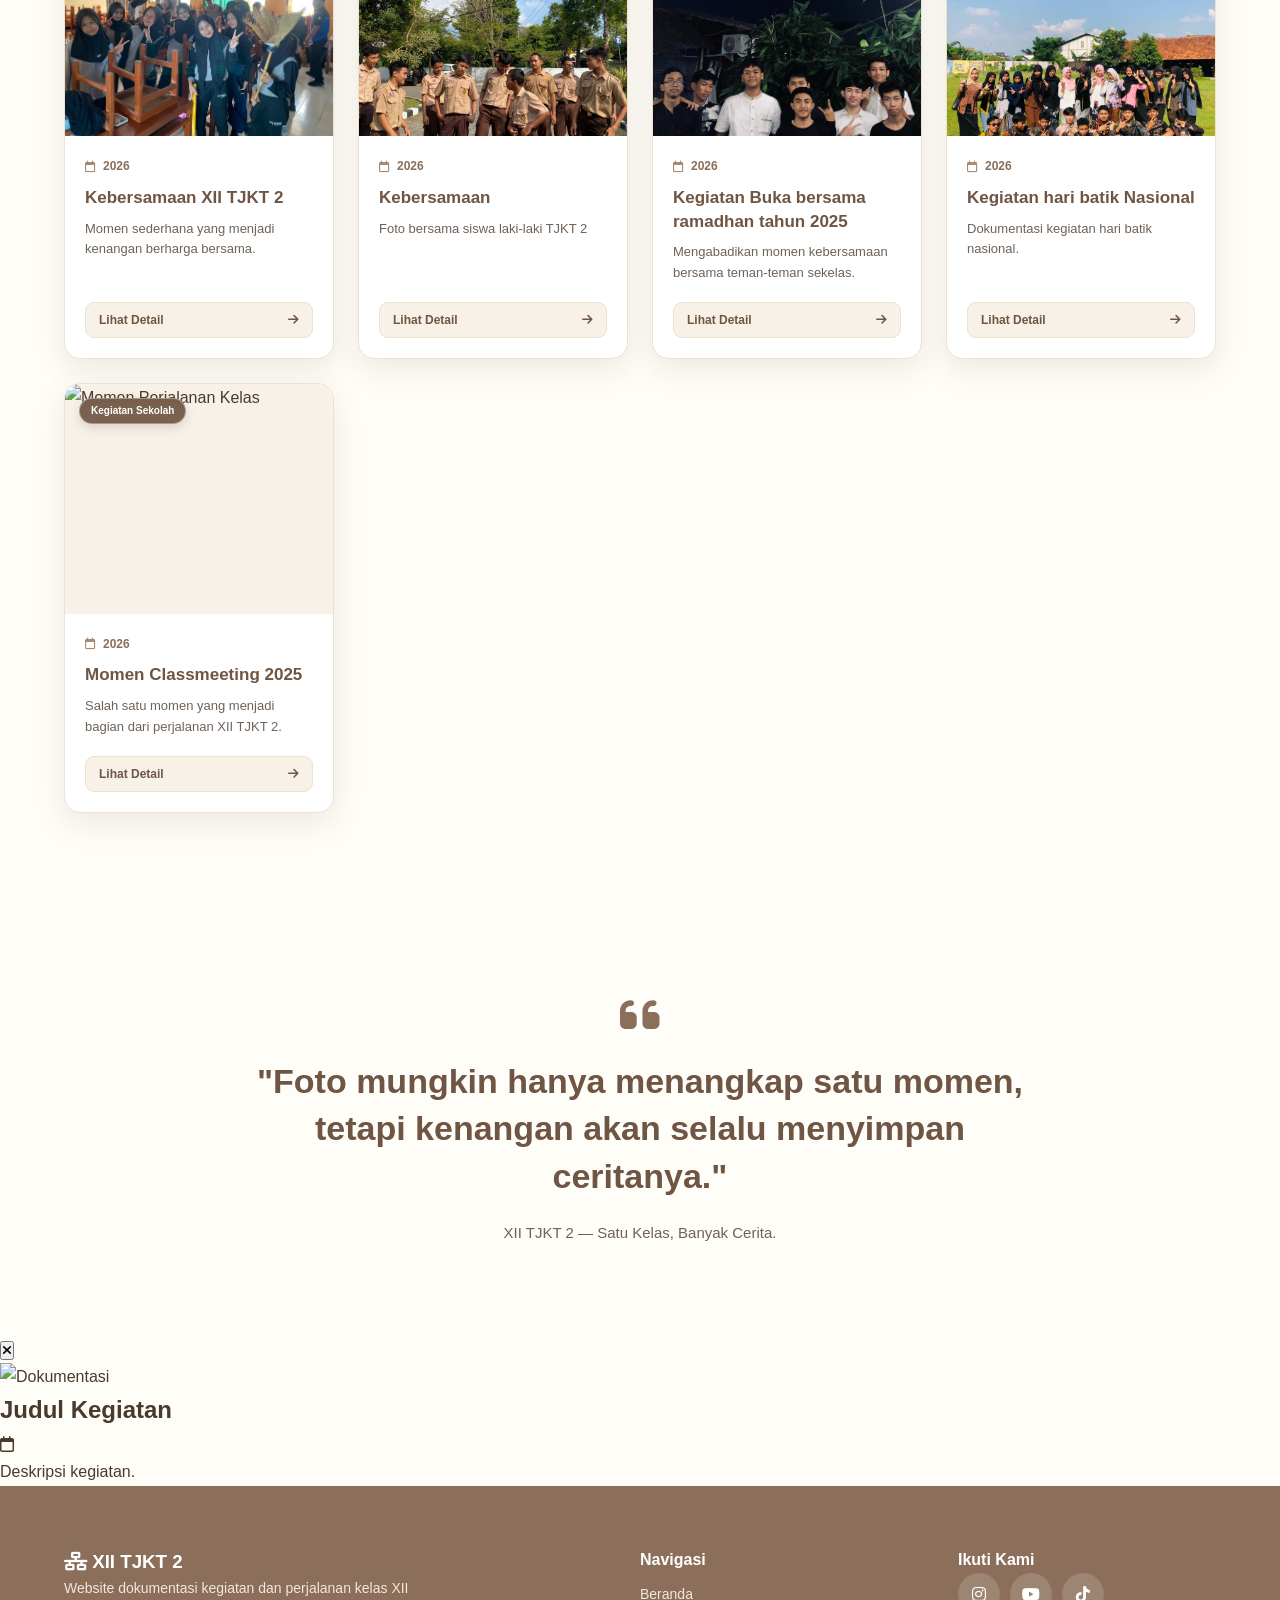
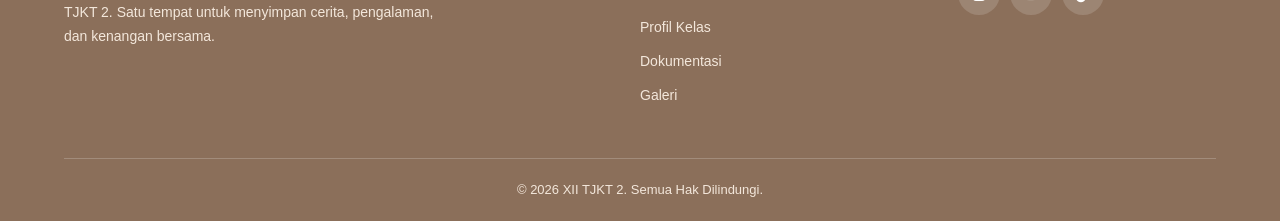
==== commit 98fbc8ac: "Add files via upload" ====
--- a/dokumentasi.html
+++ b/dokumentasi.html
@@ -244,7 +244,7 @@
 
                     <div class="documentation-image">
 
-                        <img src="../css/images/foto-kelas.jpeg"
+                        <img src="foto-kelas.jpeg"
                              alt="Pembelajaran di Kelas">
 
                         <span class="documentation-category">
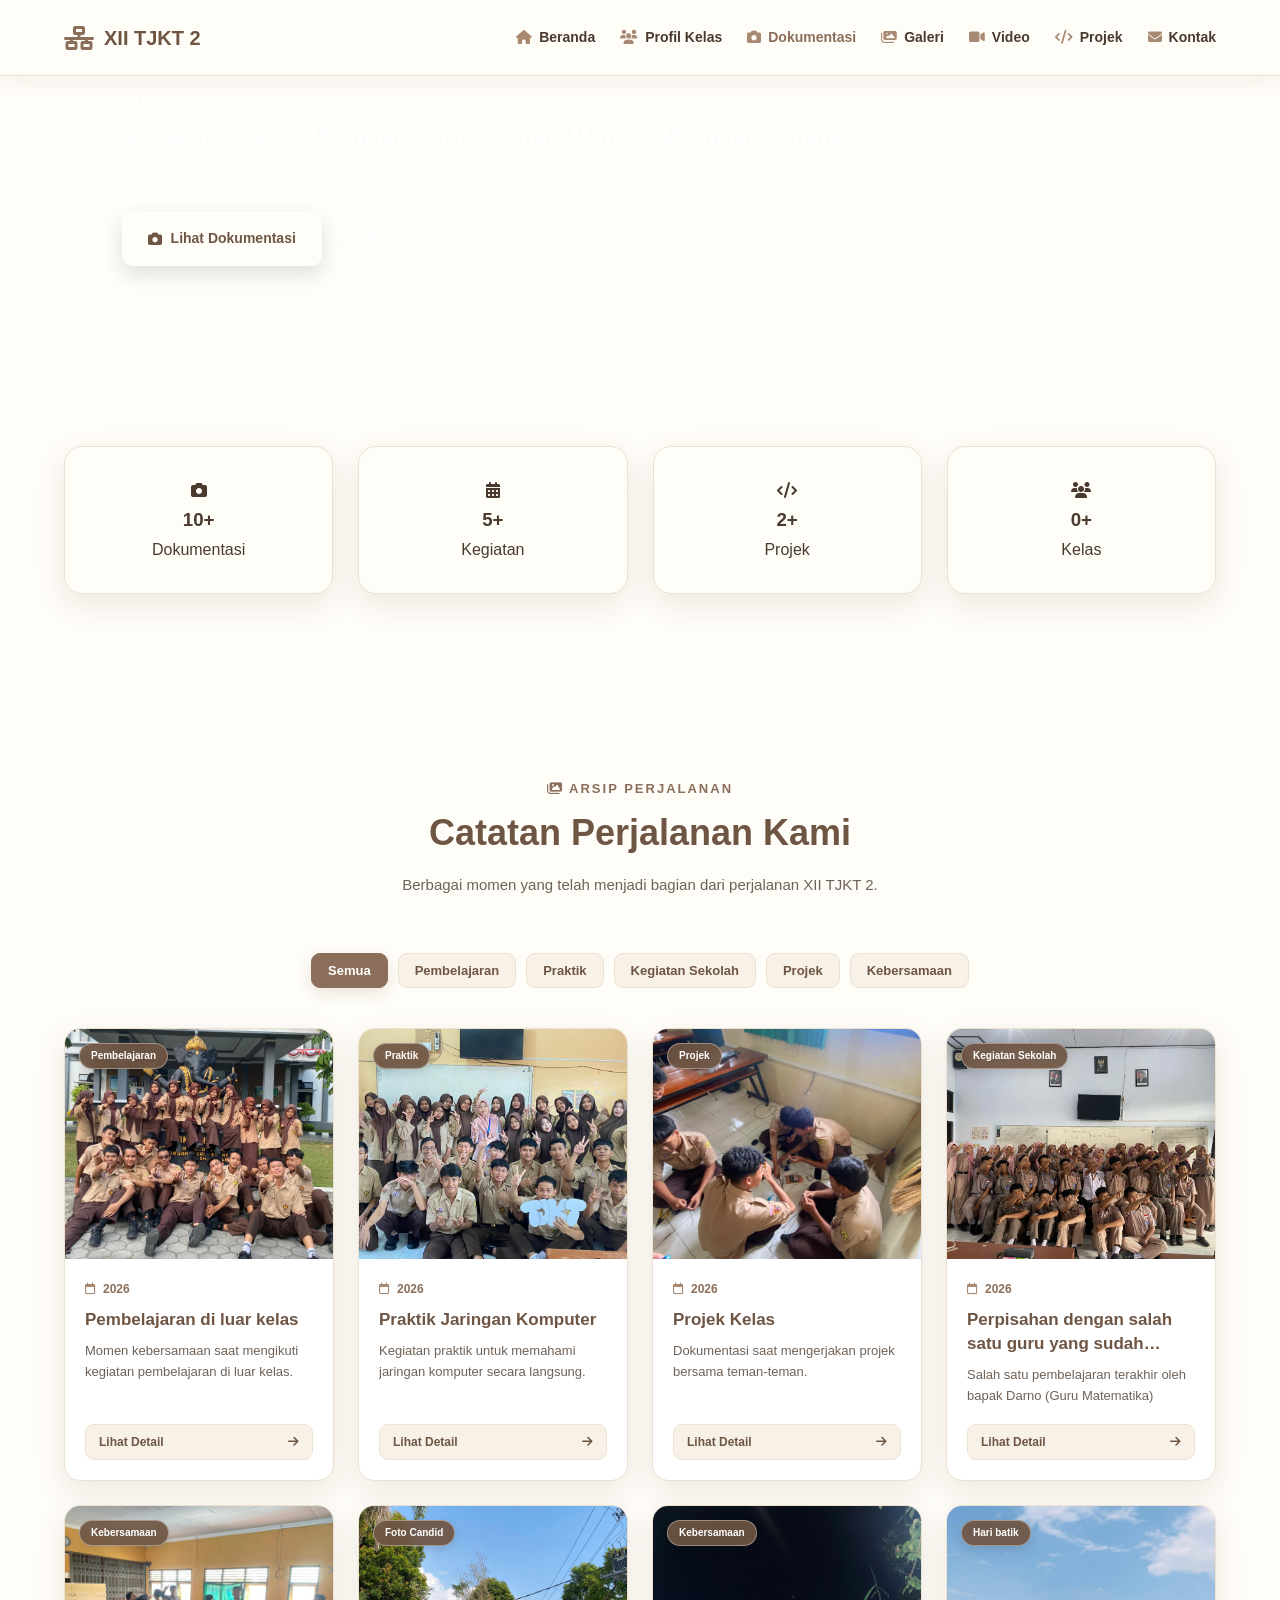
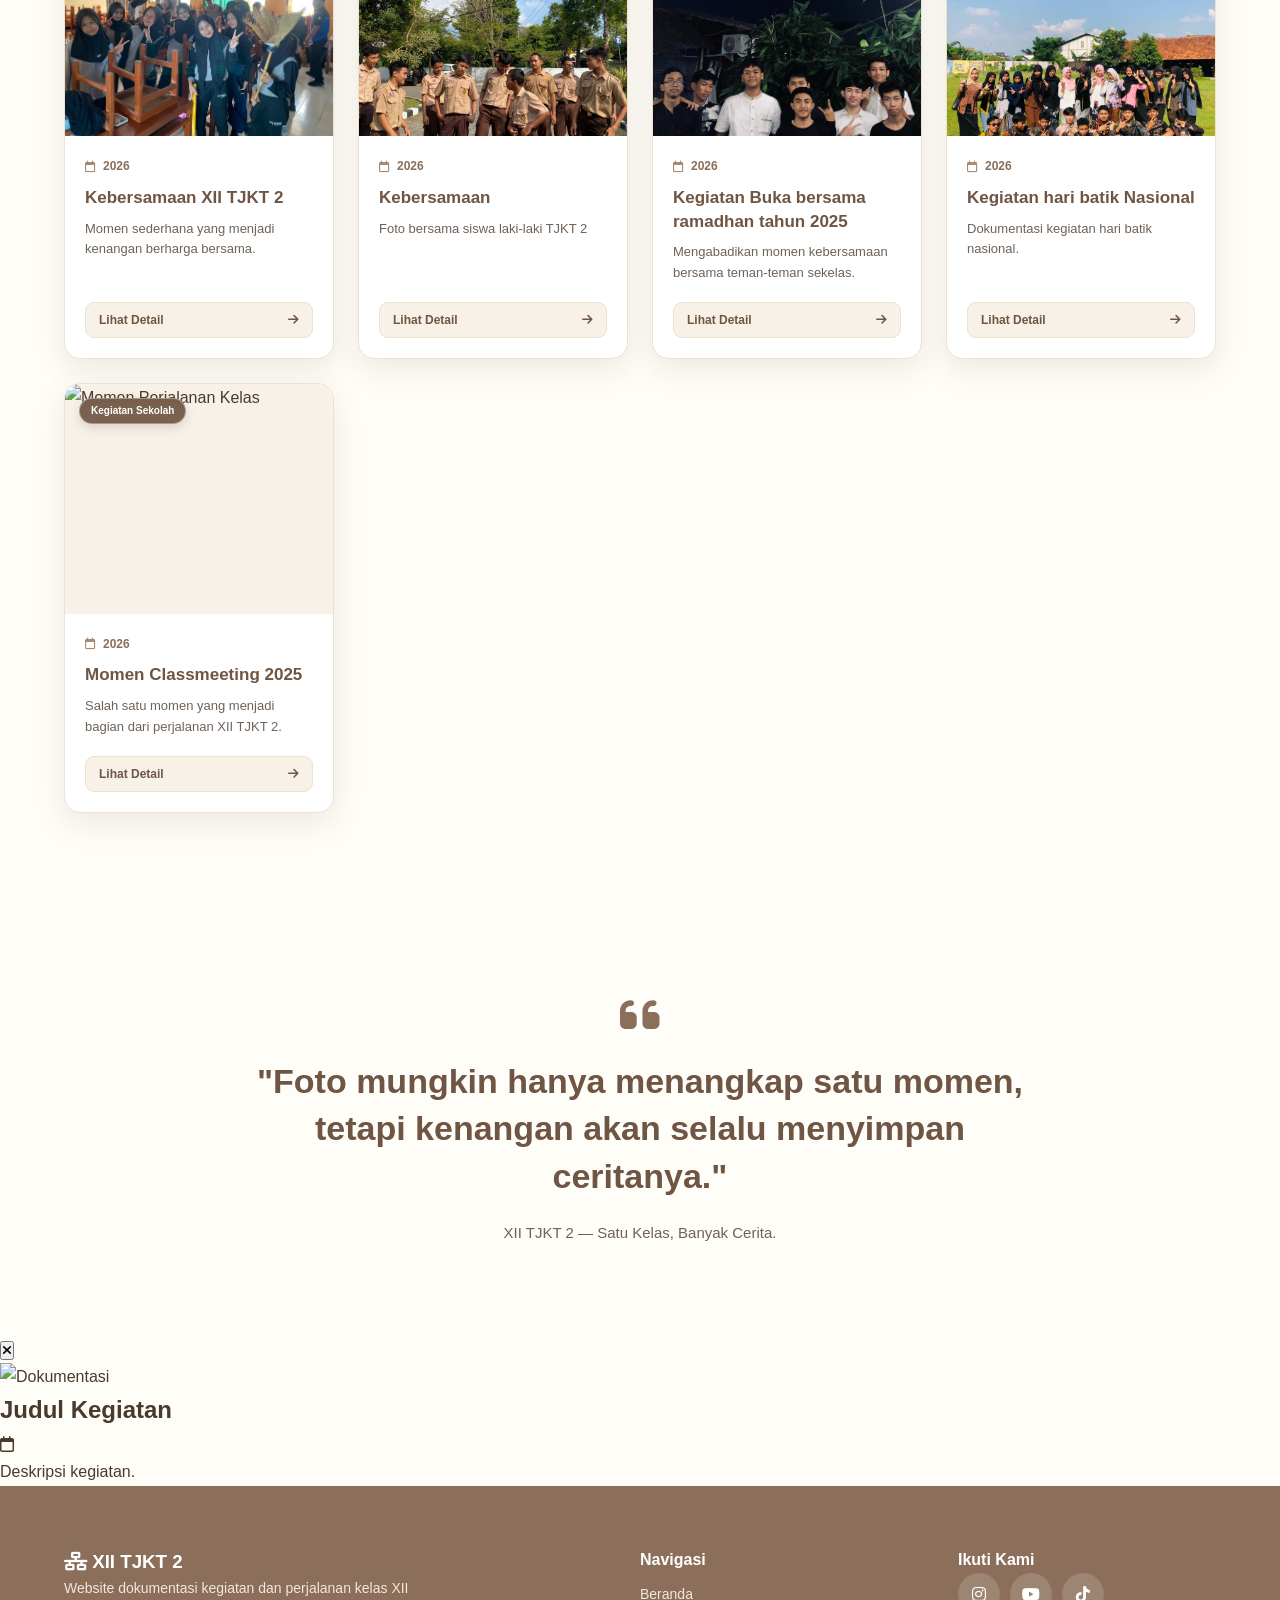
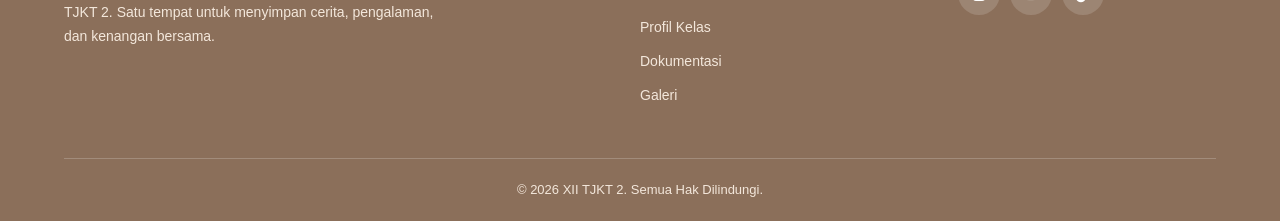
==== commit 9a343631: "Add files via upload" ====
--- a/dokumentasi.html
+++ b/dokumentasi.html
@@ -668,7 +668,7 @@
 
                         <button class="detail-btn"
                                 onclick="openModal(
-                                '../css/images/kegiatan8.jpeg',
+                                'images/kegiatan8.jpeg',
                                 'Momen Perjalanan Kelas',
                                 'Kegiatan Sekolah',
                                 '2026',
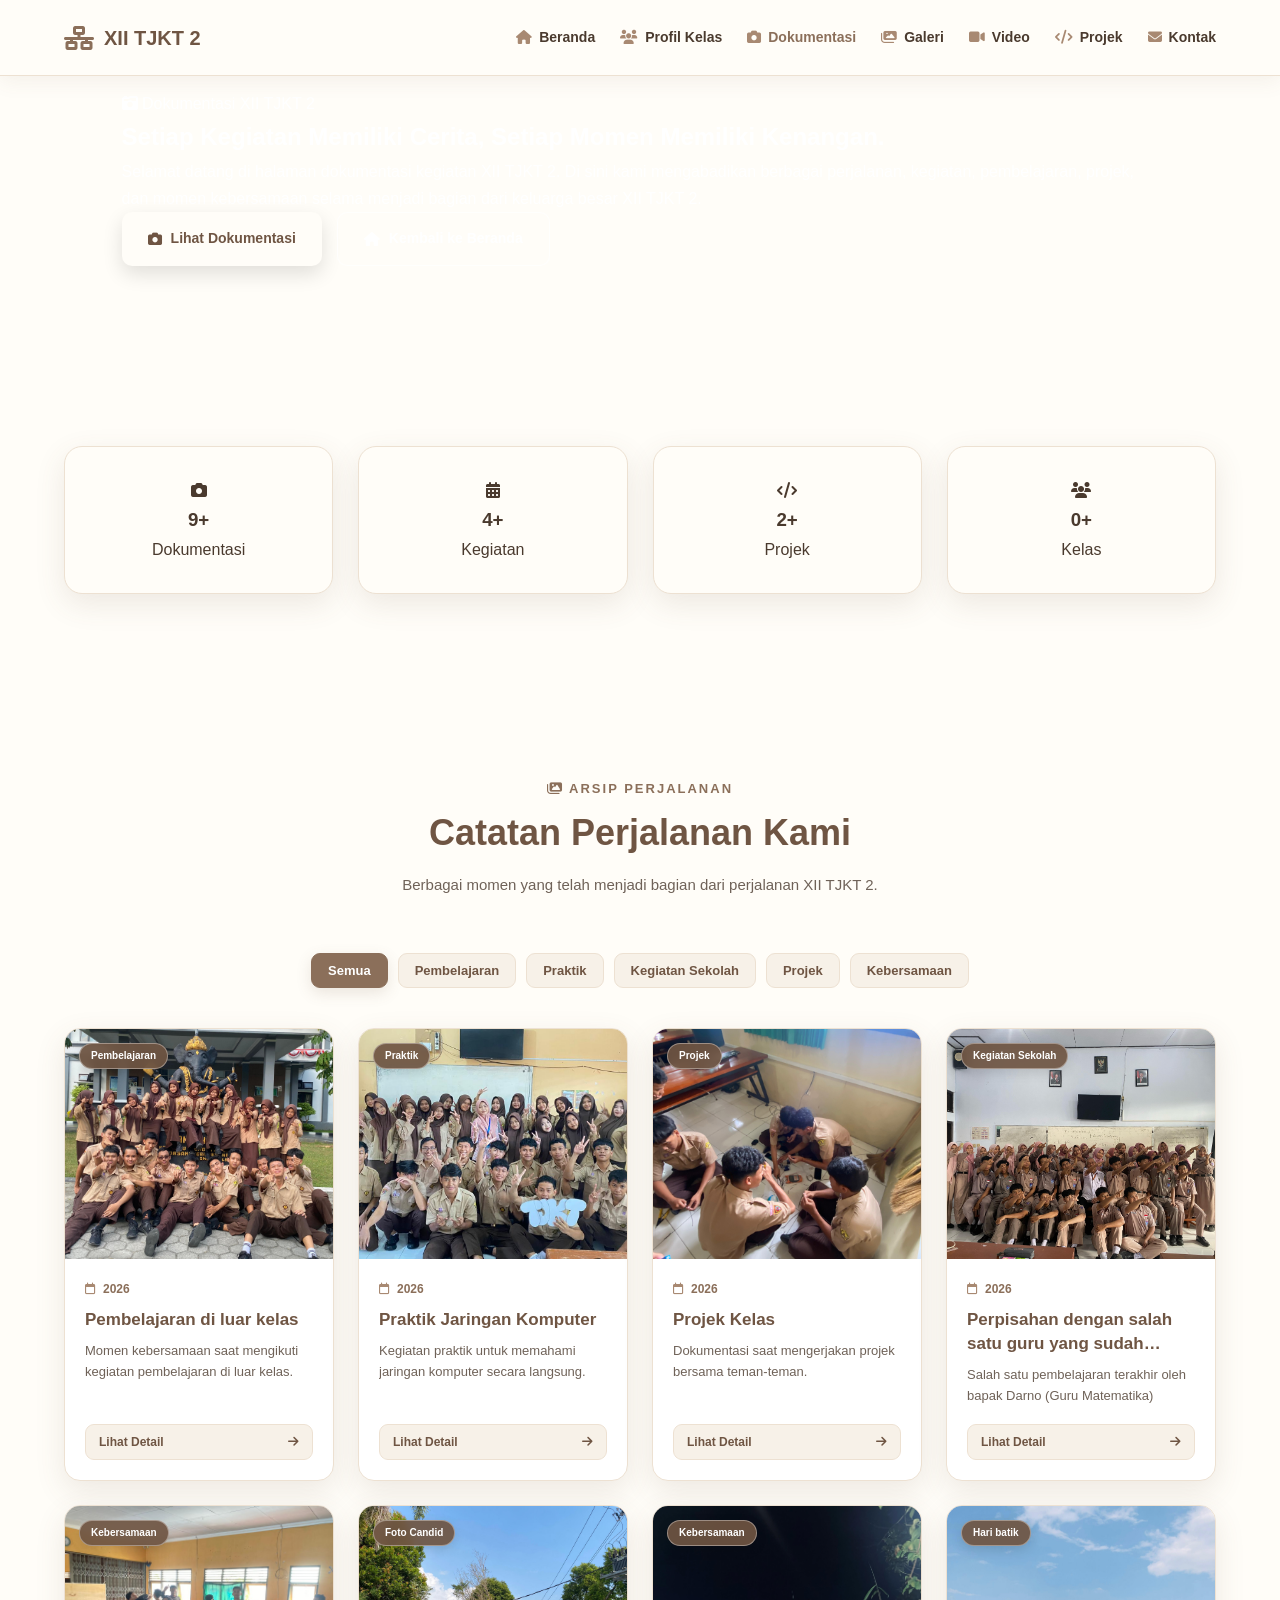
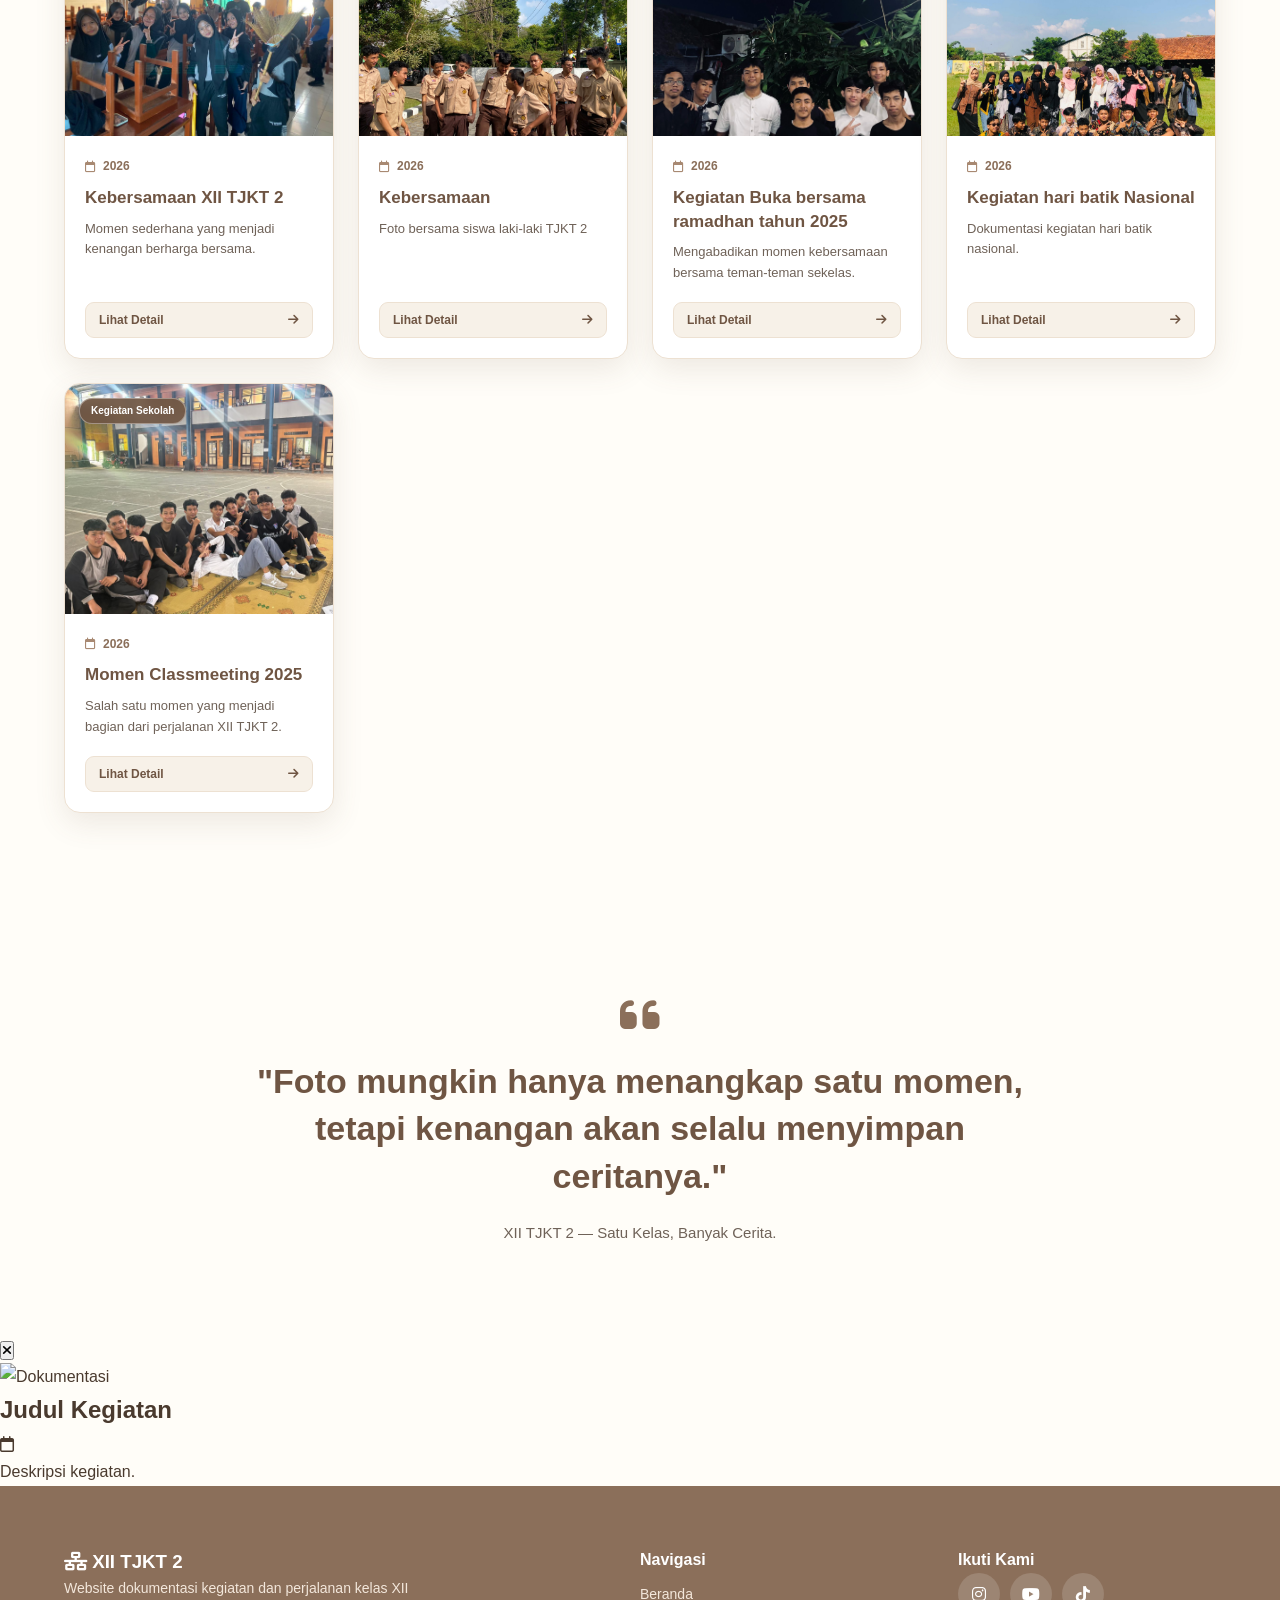
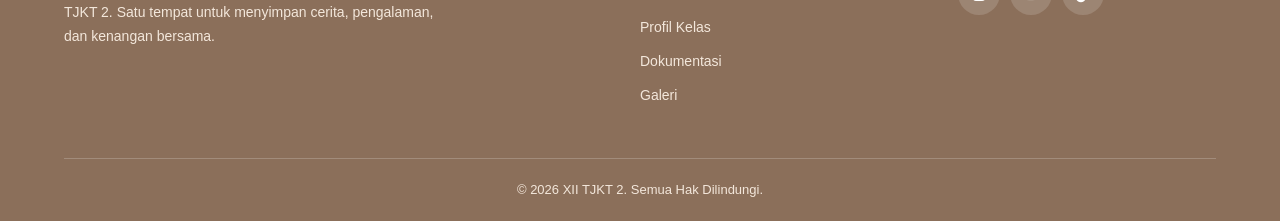
==== commit 8483960d: "Add files via upload" ====
--- a/dokumentasi.html
+++ b/dokumentasi.html
@@ -641,7 +641,7 @@
 
                     <div class="documentation-image">
 
-                        <img src="kegiatan.jpeg"
+                        <img src="kegiatan8.jpeg"
                              alt="Momen Perjalanan Kelas">
 
                         <span class="documentation-category">
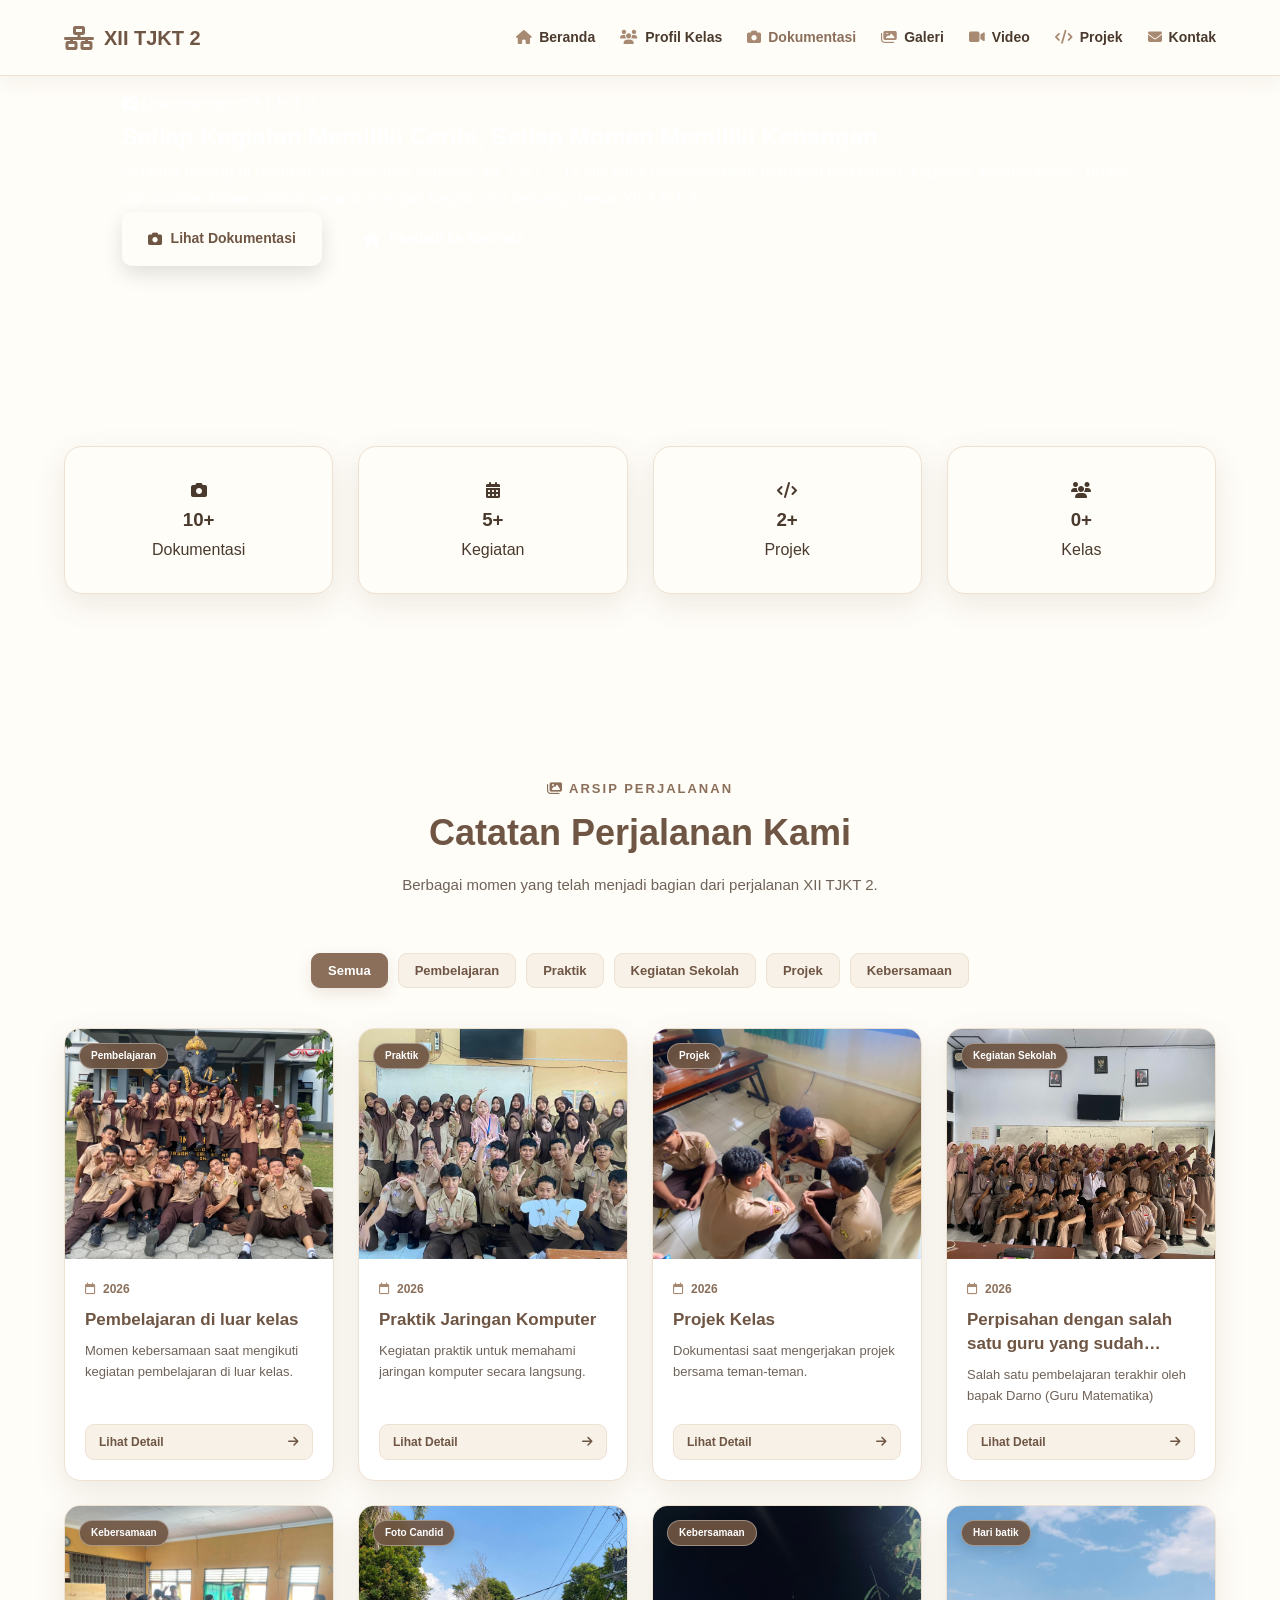
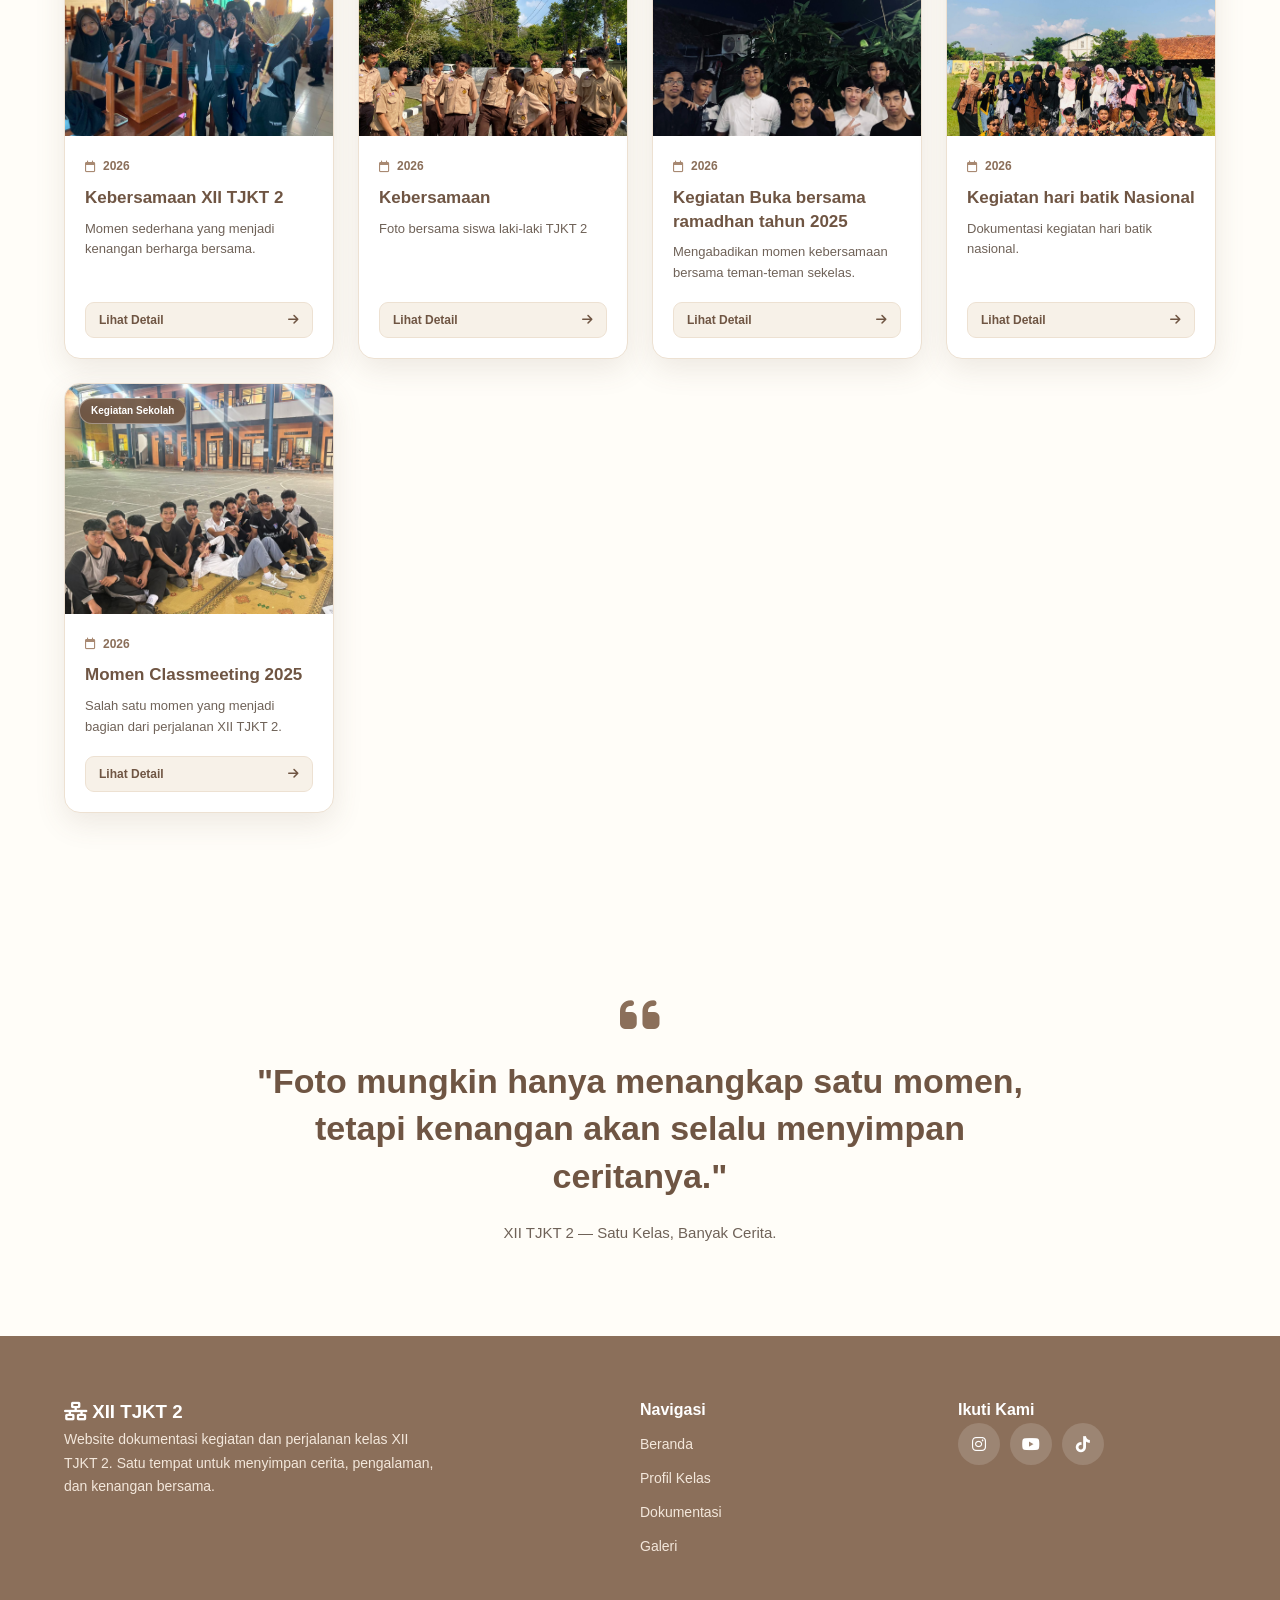
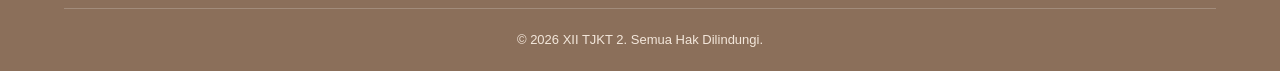
==== commit 280d11ea: "Add files via upload" ====
--- a/dokumentasi.html
+++ b/dokumentasi.html
@@ -720,45 +720,6 @@
 
 
     <!-- =========================
-         MODAL
-    ========================== -->
-    <div class="documentation-modal" id="documentationModal">
-
-        <div class="modal-content">
-
-            <button class="modal-close" onclick="closeModal()">
-                <i class="fa-solid fa-xmark"></i>
-            </button>
-
-            <img id="modalImage"
-                 src=""
-                 alt="Dokumentasi">
-
-            <div class="modal-info">
-
-                <span id="modalCategory"></span>
-
-                <h2 id="modalTitle">
-                    Judul Kegiatan
-                </h2>
-
-                <p class="modal-date">
-                    <i class="fa-regular fa-calendar"></i>
-                    <span id="modalDate"></span>
-                </p>
-
-                <p id="modalDescription">
-                    Deskripsi kegiatan.
-                </p>
-
-            </div>
-
-        </div>
-
-    </div>
-
-
-    <!-- =========================
          FOOTER
     ========================== -->
     <footer class="footer">
